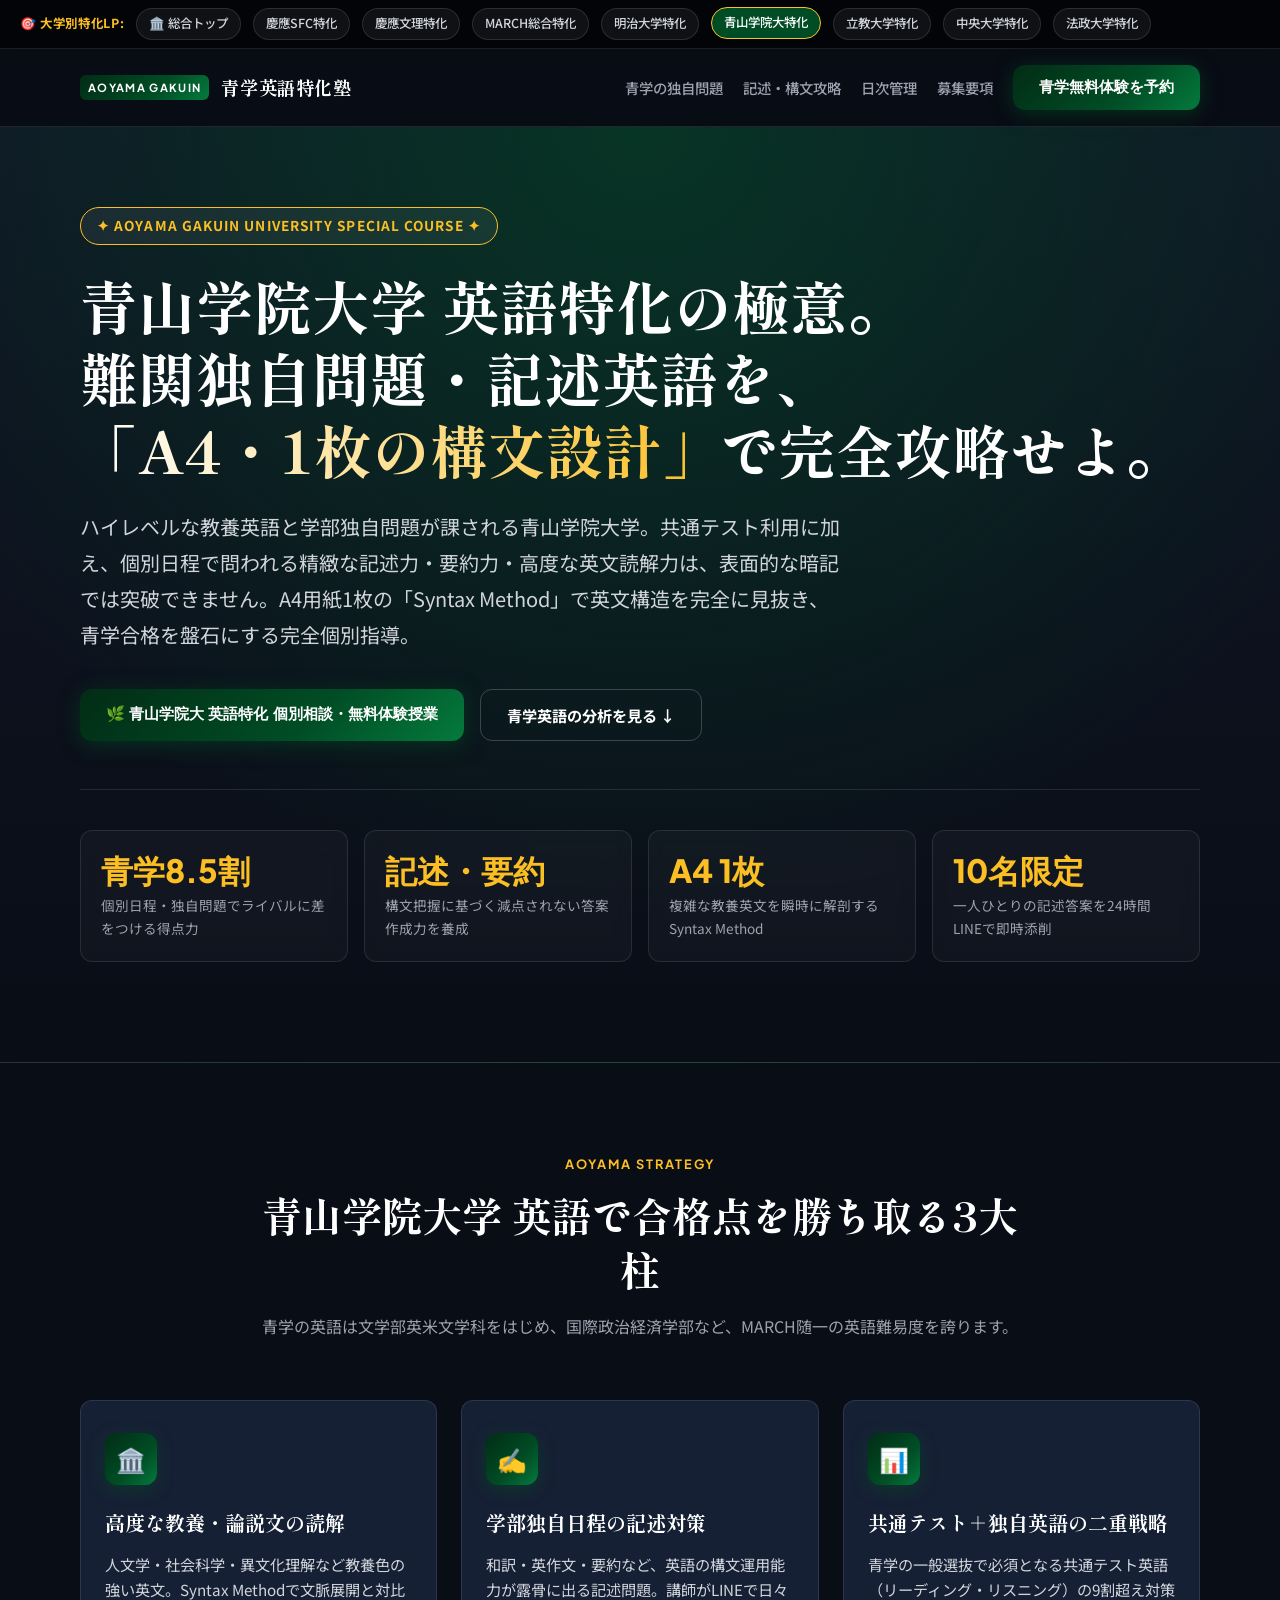
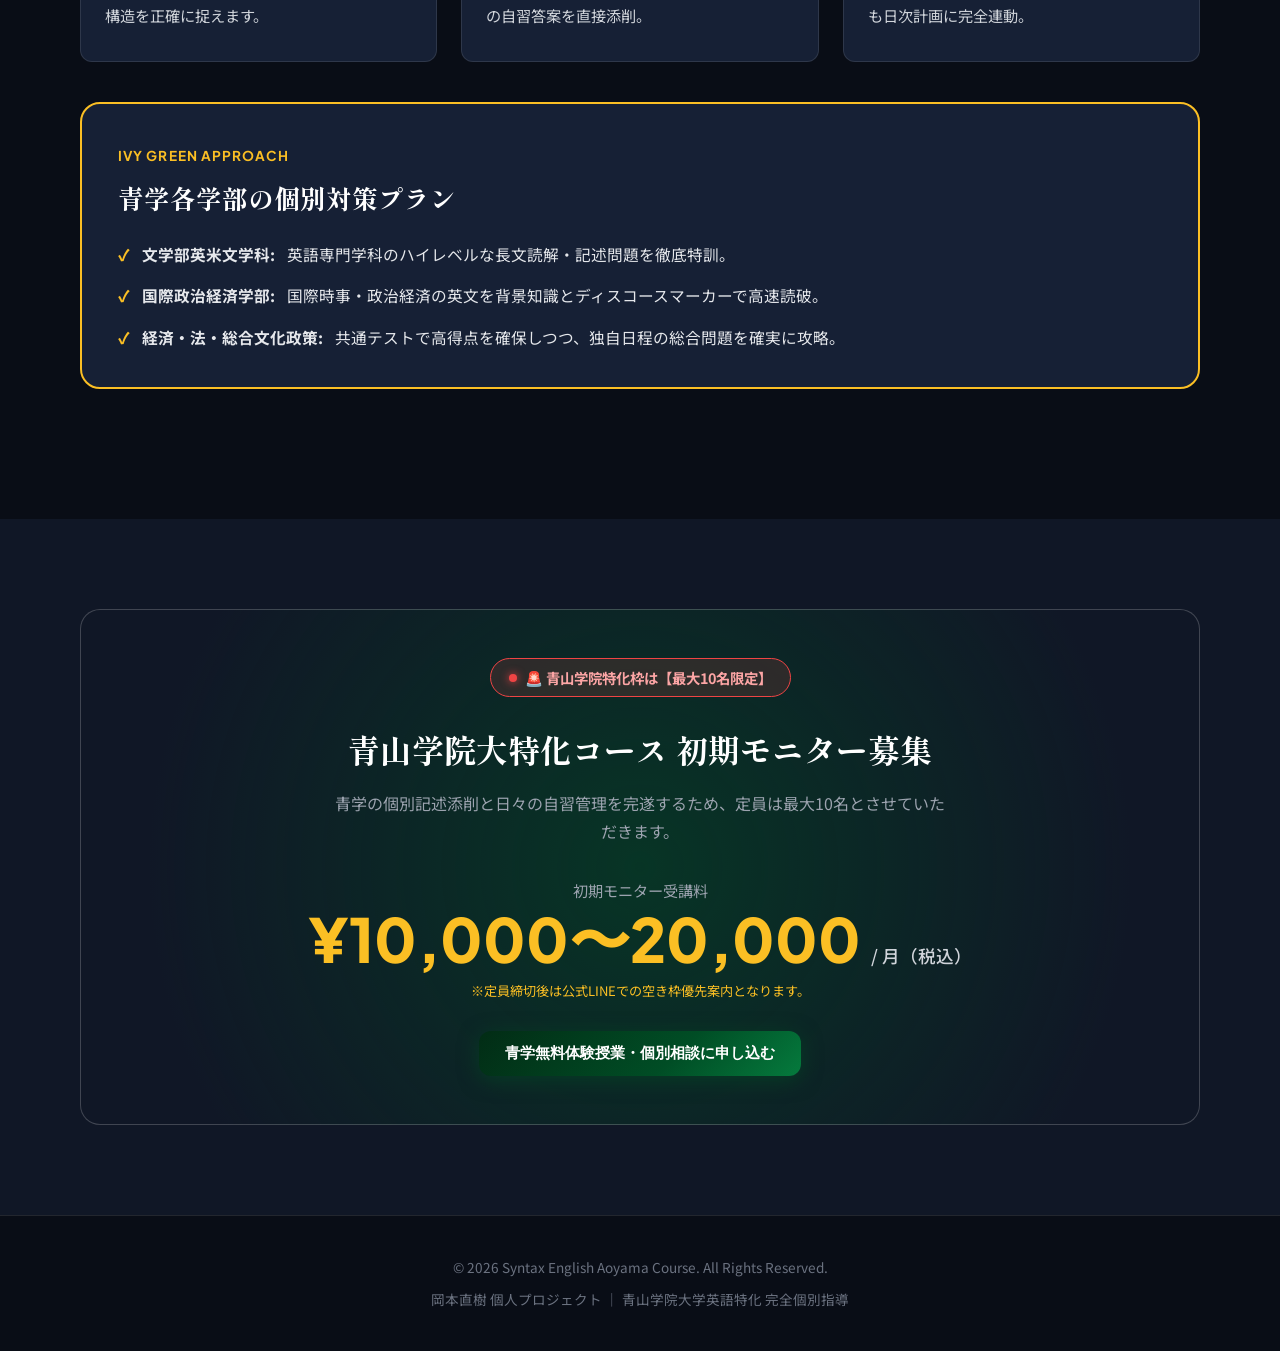
==== aoyama.html @ 405df0ad "feat: initial commit for private university english cram school LPs" ====
<!DOCTYPE html>
<html lang="ja">
<head>
  <meta charset="UTF-8">
  <meta name="viewport" content="width=device-width, initial-scale=1.0">
  <title>青山学院大学 英語特化 個別指導｜Syntax English</title>
  <meta name="description" content="青学（国政・文・経済・総文等）独自問題・記述英語を完全攻略。慶應英語満点講師直伝の「Syntax Method」で、青学合格を勝ち取る完全個別伴走指導。">
  <link rel="stylesheet" href="css/common.css">
  <link rel="stylesheet" href="css/themes.css">
</head>
<body class="theme-aoyama" data-current-campus="青山学院大特化コース">

  <!-- Campus Ticker Bar -->
  <aside class="campus-ticker-bar">
    <div class="campus-ticker-inner">
      <span class="campus-ticker-label">🎯 大学別特化LP:</span>
      <a href="index.html" class="campus-link-pill">🏛️ 総合トップ</a>
      <a href="sfc.html" class="campus-link-pill">慶應SFC特化</a>
      <a href="keio.html" class="campus-link-pill">慶應文理特化</a>
      <a href="march.html" class="campus-link-pill">MARCH総合特化</a>
      <a href="meiji.html" class="campus-link-pill">明治大学特化</a>
      <a href="aoyama.html" class="campus-link-pill active">青山学院大特化</a>
      <a href="rikkyo.html" class="campus-link-pill">立教大学特化</a>
      <a href="chuo.html" class="campus-link-pill">中央大学特化</a>
      <a href="hosei.html" class="campus-link-pill">法政大学特化</a>
    </div>
  </aside>

  <!-- Navbar -->
  <nav class="navbar">
    <div class="container nav-container">
      <a href="index.html" class="brand-logo">
        <span class="brand-badge">AOYAMA GAKUIN</span>
        <span class="brand-title">青学英語特化塾</span>
      </a>
      <div class="nav-links">
        <a href="#strategy" class="nav-link">青学の独自問題</a>
        <a href="#method" class="nav-link">記述・構文攻略</a>
        <a href="#system" class="nav-link">日次管理</a>
        <a href="#capacity" class="nav-link">募集要項</a>
        <button class="btn btn-primary js-open-modal" data-campus="青山学院大特化コース">青学無料体験を予約</button>
      </div>
    </div>
  </nav>

  <!-- Hero Section -->
  <header class="hero">
    <div class="container">
      <div class="hero-campus-badge">
        ✦ AOYAMA GAKUIN UNIVERSITY SPECIAL COURSE ✦
      </div>
      <h1 class="hero-title">
        青山学院大学 英語特化の極意。<br>
        難関独自問題・記述英語を、<br>
        <span class="highlight">「A4・1枚の構文設計」</span>で完全攻略せよ。
      </h1>
      <p class="hero-subtitle">
        ハイレベルな教養英語と学部独自問題が課される青山学院大学。共通テスト利用に加え、個別日程で問われる精緻な記述力・要約力・高度な英文読解力は、表面的な暗記では突破できません。A4用紙1枚の「Syntax Method」で英文構造を完全に見抜き、青学合格を盤石にする完全個別指導。
      </p>

      <div style="display: flex; gap: 16px; flex-wrap: wrap;">
        <button class="btn btn-primary js-open-modal" data-campus="青山学院大特化コース">
          🌿 青山学院大 英語特化 個別相談・無料体験授業
        </button>
        <a href="#strategy" class="btn btn-outline">
          青学英語の分析を見る ↓
        </a>
      </div>

      <div class="hero-stat-cards">
        <div class="stat-card">
          <div class="stat-num">青学8.5割</div>
          <div class="stat-label">個別日程・独自問題でライバルに差をつける得点力</div>
        </div>
        <div class="stat-card">
          <div class="stat-num">記述・要約</div>
          <div class="stat-label">構文把握に基づく減点されない答案作成力を養成</div>
        </div>
        <div class="stat-card">
          <div class="stat-num">A4 1枚</div>
          <div class="stat-label">複雑な教養英文を瞬時に解剖するSyntax Method</div>
        </div>
        <div class="stat-card">
          <div class="stat-num">10名限定</div>
          <div class="stat-label">一人ひとりの記述答案を24時間LINEで即時添削</div>
        </div>
      </div>
    </div>
  </header>

  <!-- Aoyama Strategy -->
  <section class="section" id="strategy">
    <div class="container">
      <div class="section-header">
        <span class="section-tag">Aoyama Strategy</span>
        <h2 class="section-title">青山学院大学 英語で合格点を勝ち取る3大柱</h2>
        <p class="section-desc">
          青学の英語は文学部英米文学科をはじめ、国際政治経済学部など、MARCH随一の英語難易度を誇ります。
        </p>
      </div>

      <div class="grid-3">
        <div class="feature-card">
          <div class="feature-icon">🏛️</div>
          <h3 class="feature-title">高度な教養・論説文の読解</h3>
          <p class="feature-text">
            人文学・社会科学・異文化理解など教養色の強い英文。Syntax Methodで文脈展開と対比構造を正確に捉えます。
          </p>
        </div>
        <div class="feature-card">
          <div class="feature-icon">✍️</div>
          <h3 class="feature-title">学部独自日程の記述対策</h3>
          <p class="feature-text">
            和訳・英作文・要約など、英語の構文運用能力が露骨に出る記述問題。講師がLINEで日々の自習答案を直接添削。
          </p>
        </div>
        <div class="feature-card">
          <div class="feature-icon">📊</div>
          <h3 class="feature-title">共通テスト＋独自英語の二重戦略</h3>
          <p class="feature-text">
            青学の一般選抜で必須となる共通テスト英語（リーディング・リスニング）の9割超え対策も日次計画に完全連動。
          </p>
        </div>
      </div>

      <div class="campus-strategy-card" style="margin-top: 40px;">
        <span class="strategy-tag">Ivy Green Approach</span>
        <h3 class="strategy-title">青学各学部の個別対策プラン</h3>
        <ul class="strategy-list">
          <li><strong>文学部英米文学科:</strong> 英語専門学科のハイレベルな長文読解・記述問題を徹底特訓。</li>
          <li><strong>国際政治経済学部:</strong> 国際時事・政治経済の英文を背景知識とディスコースマーカーで高速読破。</li>
          <li><strong>経済・法・総合文化政策:</strong> 共通テストで高得点を確保しつつ、独自日程の総合問題を確実に攻略。</li>
        </ul>
      </div>
    </div>
  </section>

  <!-- Capacity & Pricing -->
  <section class="section section-alt" id="capacity">
    <div class="container">
      <div class="pricing-banner">
        <div class="capacity-badge">
          🚨 青山学院特化枠は【最大10名限定】
        </div>
        <h2 class="price-title">青山学院大特化コース 初期モニター募集</h2>
        <p class="price-desc">
          青学の個別記述添削と日々の自習管理を完遂するため、定員は最大10名とさせていただきます。
        </p>

        <div style="margin: 28px 0;">
          <div style="font-size: 0.95rem; color: #9ca3af; margin-bottom: 4px;">初期モニター受講料</div>
          <span class="price-amount">¥10,000〜20,000</span>
          <span class="price-unit">/ 月（税込）</span>
          <div style="font-size: 0.82rem; color: #fbbf24; margin-top: 8px;">
            ※定員締切後は公式LINEでの空き枠優先案内となります。
          </div>
        </div>

        <button class="btn btn-primary js-open-modal" data-campus="青山学院大特化コース">
          青学無料体験授業・個別相談に申し込む
        </button>
      </div>
    </div>
  </section>

  <!-- Footer -->
  <footer class="footer">
    <div class="container">
      <p style="margin-bottom: 8px;">© 2026 Syntax English Aoyama Course. All Rights Reserved.</p>
      <p>岡本直樹 個人プロジェクト ｜ 青山学院大学英語特化 完全個別指導</p>
    </div>
  </footer>

  <!-- Modal -->
  <div class="modal-overlay" id="consultationModal">
    <div class="modal-content">
      <button class="modal-close" aria-label="閉じる">×</button>
      <h3 style="font-family: var(--font-serif); font-size: 1.4rem; margin-bottom: 8px; color: #fff;">
        青山学院大特化 無料体験・個別相談
      </h3>
      <p style="font-size: 0.88rem; color: #9ca3af; margin-bottom: 24px;">
        青学合格に向けた現状診断と専用ロードマップを提示します。
      </p>
      <form id="consultForm">
        <div class="form-group">
          <label class="form-label">志望大学・対象コース</label>
          <input type="text" name="targetCampus" class="form-control" value="青山学院大特化コース" readonly>
        </div>
        <div class="form-group">
          <label class="form-label">お名前</label>
          <input type="text" name="name" class="form-control" placeholder="青学 太郎" required>
        </div>
        <div class="form-group">
          <label class="form-label">学年 / 身分</label>
          <select name="grade" class="form-control" required style="background: #111827; color: #fff;">
            <option value="高校3年生">高校3年生</option>
            <option value="既卒・浪人生">既卒・浪人生</option>
            <option value="高校2年生">高校2年生</option>
            <option value="保護者様">保護者様</option>
          </select>
        </div>
        <div class="form-group">
          <label class="form-label">メールアドレス</label>
          <input type="email" name="email" class="form-control" placeholder="example@gmail.com" required>
        </div>
        <div class="form-group">
          <label class="form-label">志望学部（文/国政/経済/総文等）・現在の偏差値</label>
          <textarea name="notes" class="form-control" rows="3" placeholder="国際政治経済志望、偏差値54。独自日程の記述対策が不安等"></textarea>
        </div>
        <button type="submit" class="btn btn-primary" style="width: 100%;">
          青学無料個別相談を申し込む
        </button>
      </form>
    </div>
  </div>

  <script src="js/main.js"></script>
</body>
</html>
---- css/common.css ----
/* ==========================================================================
   Syntax English - 難関私立大学英語特化 個別指導塾
   Common Stylesheet (common.css)
   ========================================================================== */

@import url('https://fonts.googleapis.com/css2?family=Cinzel:wght@600;700;900&family=Noto+Sans+JP:wght@400;500;700;900&family=Plus+Jakarta+Sans:wght@500;700;800&family=Shippori+Mincho:wght@600;800&display=swap');

:root {
  --font-serif: 'Shippori Mincho', 'Cinzel', serif;
  --font-sans: 'Noto Sans JP', 'Plus Jakarta Sans', sans-serif;
  --font-en: 'Plus Jakarta Sans', 'Cinzel', sans-serif;

  --bg-dark: #090d16;
  --bg-surface: #101726;
  --bg-surface-elevated: #162035;
  --text-main: #f3f4f6;
  --text-muted: #9ca3af;
  --text-dim: #6b7280;
  --border-color: rgba(255, 255, 255, 0.1);
  --border-light: rgba(255, 255, 255, 0.2);

  --shadow-sm: 0 2px 8px rgba(0, 0, 0, 0.3);
  --shadow-md: 0 10px 30px rgba(0, 0, 0, 0.5);
  --shadow-lg: 0 20px 50px rgba(0, 0, 0, 0.7);

  --radius-sm: 6px;
  --radius-md: 12px;
  --radius-lg: 20px;
  --radius-full: 9999px;
  
  --transition: all 0.3s cubic-bezier(0.16, 1, 0.3, 1);
}

/* Reset & Base */
*, *::before, *::after {
  box-sizing: border-box;
  margin: 0;
  padding: 0;
}

html {
  scroll-behavior: smooth;
  font-size: 16px;
}

body {
  font-family: var(--font-sans);
  background-color: var(--bg-dark);
  color: var(--text-main);
  line-height: 1.75;
  overflow-x: hidden;
  -webkit-font-smoothing: antialiased;
}

a {
  color: inherit;
  text-decoration: none;
  transition: var(--transition);
}

img {
  max-width: 100%;
  height: auto;
  display: block;
}

/* Container */
.container {
  width: 100%;
  max-width: 1160px;
  margin-left: auto;
  margin-right: auto;
  padding-left: 20px;
  padding-right: 20px;
}

.container-narrow {
  max-width: 860px;
}

/* Header & Campus Bar */
.campus-ticker-bar {
  background: rgba(0, 0, 0, 0.65);
  backdrop-filter: blur(10px);
  border-bottom: 1px solid var(--border-color);
  padding: 8px 0;
  font-size: 0.82rem;
  overflow-x: auto;
  white-space: nowrap;
  position: sticky;
  top: 0;
  z-index: 100;
}

.campus-ticker-inner {
  display: flex;
  align-items: center;
  justify-content: flex-start;
  gap: 12px;
  padding: 0 20px;
}

.campus-ticker-label {
  font-weight: 700;
  color: var(--theme-accent, #e5c07b);
  display: flex;
  align-items: center;
  gap: 6px;
  font-size: 0.78rem;
  text-transform: uppercase;
  letter-spacing: 0.05em;
}

.campus-link-pill {
  padding: 4px 12px;
  border-radius: var(--radius-full);
  background: rgba(255, 255, 255, 0.05);
  border: 1px solid rgba(255, 255, 255, 0.12);
  color: #d1d5db;
  font-size: 0.78rem;
  font-weight: 500;
  display: inline-flex;
  align-items: center;
  gap: 6px;
  transition: var(--transition);
}

.campus-link-pill:hover,
.campus-link-pill.active {
  background: var(--theme-primary, #1e3a8a);
  color: #fff;
  border-color: var(--theme-accent, #e5c07b);
  transform: translateY(-1px);
  box-shadow: 0 2px 10px rgba(0, 0, 0, 0.4);
}

.navbar {
  padding: 16px 0;
  background: rgba(9, 13, 22, 0.85);
  backdrop-filter: blur(12px);
  border-bottom: 1px solid var(--border-color);
  position: sticky;
  top: 38px;
  z-index: 99;
}

.nav-container {
  display: flex;
  justify-content: space-between;
  align-items: center;
}

.brand-logo {
  display: flex;
  align-items: center;
  gap: 12px;
}

.brand-badge {
  font-family: var(--font-en);
  font-size: 0.7rem;
  letter-spacing: 0.12em;
  padding: 3px 8px;
  background: var(--theme-gradient);
  color: #fff;
  font-weight: 700;
  border-radius: var(--radius-sm);
}

.brand-title {
  font-family: var(--font-serif);
  font-size: 1.15rem;
  font-weight: 800;
  letter-spacing: 0.03em;
  color: #ffffff;
}

.nav-links {
  display: flex;
  align-items: center;
  gap: 20px;
}

.nav-link {
  font-size: 0.9rem;
  color: var(--text-muted);
  font-weight: 500;
}

.nav-link:hover {
  color: #fff;
}

.btn {
  display: inline-flex;
  align-items: center;
  justify-content: center;
  gap: 8px;
  padding: 12px 26px;
  font-size: 0.95rem;
  font-weight: 700;
  border-radius: var(--radius-md);
  cursor: pointer;
  border: none;
  transition: var(--transition);
  text-align: center;
}

.btn-primary {
  background: var(--theme-gradient);
  color: #ffffff;
  box-shadow: 0 4px 20px var(--theme-glow);
  position: relative;
  overflow: hidden;
}

.btn-primary::before {
  content: '';
  position: absolute;
  top: 0; left: -100%;
  width: 100%; height: 100%;
  background: linear-gradient(90deg, transparent, rgba(255, 255, 255, 0.25), transparent);
  transition: 0.5s;
}

.btn-primary:hover::before {
  left: 100%;
}

.btn-primary:hover {
  transform: translateY(-2px);
  box-shadow: 0 8px 25px var(--theme-glow);
}

.btn-line {
  background: #06c755;
  color: #fff;
  box-shadow: 0 4px 15px rgba(6, 199, 85, 0.35);
}

.btn-line:hover {
  background: #05b34c;
  transform: translateY(-2px);
  box-shadow: 0 8px 25px rgba(6, 199, 85, 0.45);
}

.btn-outline {
  background: transparent;
  color: #ffffff;
  border: 1px solid var(--border-light);
}

.btn-outline:hover {
  background: rgba(255, 255, 255, 0.08);
  border-color: #ffffff;
}

/* Hero Section */
.hero {
  position: relative;
  padding: 80px 0 100px;
  overflow: hidden;
  background: radial-gradient(circle at top center, var(--theme-glow) 0%, transparent 70%),
              linear-gradient(180deg, var(--bg-surface) 0%, var(--bg-dark) 100%);
  border-bottom: 1px solid var(--border-color);
}

.hero-campus-badge {
  display: inline-flex;
  align-items: center;
  gap: 8px;
  padding: 6px 16px;
  background: rgba(255, 255, 255, 0.06);
  border: 1px solid var(--theme-accent, #e5c07b);
  border-radius: var(--radius-full);
  color: var(--theme-accent, #e5c07b);
  font-size: 0.85rem;
  font-weight: 700;
  letter-spacing: 0.08em;
  margin-bottom: 24px;
  text-transform: uppercase;
}

.hero-title {
  font-family: var(--font-serif);
  font-size: clamp(2.2rem, 5vw, 3.6rem);
  font-weight: 800;
  line-height: 1.25;
  margin-bottom: 24px;
  color: #ffffff;
}

.hero-title .highlight {
  background: var(--theme-text-gradient, linear-gradient(90deg, #fff, #e5c07b));
  -webkit-background-clip: text;
  -webkit-text-fill-color: transparent;
}

.hero-subtitle {
  font-size: clamp(1.05rem, 2vw, 1.25rem);
  color: #d1d5db;
  max-width: 760px;
  margin-bottom: 36px;
  line-height: 1.8;
}

.hero-stat-cards {
  display: grid;
  grid-template-columns: repeat(auto-fit, minmax(220px, 1fr));
  gap: 16px;
  margin-top: 48px;
  padding-top: 40px;
  border-top: 1px solid var(--border-color);
}

.stat-card {
  background: rgba(255, 255, 255, 0.03);
  border: 1px solid var(--border-color);
  border-radius: var(--radius-md);
  padding: 20px;
  backdrop-filter: blur(8px);
}

.stat-num {
  font-family: var(--font-en);
  font-size: 2rem;
  font-weight: 800;
  color: var(--theme-accent, #e5c07b);
  line-height: 1.2;
}

.stat-label {
  font-size: 0.85rem;
  color: var(--text-muted);
  margin-top: 4px;
}

/* Common Section */
.section {
  padding: 90px 0;
  position: relative;
}

.section-alt {
  background: var(--bg-surface);
}

.section-header {
  text-align: center;
  max-width: 780px;
  margin: 0 auto 60px;
}

.section-tag {
  font-family: var(--font-en);
  font-size: 0.8rem;
  font-weight: 700;
  letter-spacing: 0.15em;
  color: var(--theme-accent, #e5c07b);
  text-transform: uppercase;
  margin-bottom: 12px;
  display: block;
}

.section-title {
  font-family: var(--font-serif);
  font-size: clamp(1.8rem, 3.5vw, 2.5rem);
  font-weight: 800;
  line-height: 1.35;
  color: #ffffff;
  margin-bottom: 16px;
}

.section-desc {
  font-size: 1rem;
  color: var(--text-muted);
}

/* Cards & Grids */
.grid-3 {
  display: grid;
  grid-template-columns: repeat(auto-fit, minmax(300px, 1fr));
  gap: 24px;
}

.grid-2 {
  display: grid;
  grid-template-columns: repeat(auto-fit, minmax(340px, 1fr));
  gap: 28px;
}

.feature-card {
  background: var(--bg-surface-elevated);
  border: 1px solid var(--border-color);
  border-radius: var(--radius-md);
  padding: 32px 24px;
  position: relative;
  transition: var(--transition);
  display: flex;
  flex-direction: column;
}

.feature-card:hover {
  transform: translateY(-5px);
  border-color: var(--theme-primary, #3b82f6);
  box-shadow: var(--shadow-md);
}

.feature-icon {
  width: 52px;
  height: 52px;
  border-radius: var(--radius-md);
  background: var(--theme-gradient);
  display: flex;
  align-items: center;
  justify-content: center;
  font-size: 1.5rem;
  margin-bottom: 20px;
  color: #fff;
  box-shadow: 0 4px 15px var(--theme-glow);
}

.feature-title {
  font-family: var(--font-serif);
  font-size: 1.25rem;
  font-weight: 700;
  margin-bottom: 12px;
  color: #fff;
}

.feature-text {
  font-size: 0.95rem;
  color: #d1d5db;
  line-height: 1.7;
}

/* Syntax Method Deep Dive */
.syntax-box {
  background: linear-gradient(135deg, rgba(22, 32, 53, 0.9) 0%, rgba(9, 13, 22, 0.95) 100%);
  border: 1px solid var(--theme-accent, #e5c07b);
  border-radius: var(--radius-lg);
  padding: 40px;
  margin-top: 40px;
  box-shadow: var(--shadow-lg);
}

.syntax-comparison {
  display: grid;
  grid-template-columns: 1fr 1fr;
  gap: 24px;
  margin-top: 30px;
}

.compare-col {
  padding: 24px;
  border-radius: var(--radius-md);
}

.compare-bad {
  background: rgba(239, 68, 68, 0.08);
  border: 1px solid rgba(239, 68, 68, 0.3);
}

.compare-good {
  background: rgba(16, 185, 129, 0.08);
  border: 1px solid rgba(16, 185, 129, 0.3);
}

.compare-badge {
  font-weight: 700;
  font-size: 0.85rem;
  padding: 4px 10px;
  border-radius: var(--radius-sm);
  display: inline-block;
  margin-bottom: 12px;
}

.compare-bad .compare-badge {
  background: #ef4444;
  color: #fff;
}

.compare-good .compare-badge {
  background: #10b981;
  color: #fff;
}

/* Management System (武田塾型+LINE24h) */
.timeline {
  position: relative;
  max-width: 800px;
  margin: 0 auto;
}

.timeline::before {
  content: '';
  position: absolute;
  top: 0;
  bottom: 0;
  left: 20px;
  width: 2px;
  background: var(--theme-gradient);
}

.timeline-item {
  position: relative;
  padding-left: 60px;
  margin-bottom: 40px;
}

.timeline-dot {
  position: absolute;
  left: 10px;
  top: 4px;
  width: 22px;
  height: 22px;
  border-radius: 50%;
  background: var(--bg-dark);
  border: 3px solid var(--theme-accent, #e5c07b);
  box-shadow: 0 0 10px var(--theme-glow);
}

.timeline-title {
  font-family: var(--font-serif);
  font-size: 1.2rem;
  font-weight: 700;
  color: #fff;
  margin-bottom: 8px;
}

.timeline-desc {
  font-size: 0.95rem;
  color: var(--text-muted);
}

/* University Campus Strategy Card */
.campus-strategy-card {
  background: var(--bg-surface-elevated);
  border: 2px solid var(--theme-accent, #e5c07b);
  border-radius: var(--radius-lg);
  padding: 36px;
  margin-bottom: 40px;
}

.strategy-tag {
  font-family: var(--font-en);
  font-size: 0.85rem;
  font-weight: 700;
  color: var(--theme-accent, #e5c07b);
  letter-spacing: 0.08em;
  text-transform: uppercase;
}

.strategy-title {
  font-family: var(--font-serif);
  font-size: 1.6rem;
  font-weight: 800;
  color: #fff;
  margin: 8px 0 20px;
}

.strategy-list {
  list-style: none;
  display: grid;
  gap: 14px;
}

.strategy-list li {
  display: flex;
  align-items: flex-start;
  gap: 12px;
  font-size: 0.98rem;
  color: #e5e7eb;
}

.strategy-list li::before {
  content: '✓';
  color: var(--theme-accent, #e5c07b);
  font-weight: 900;
}

/* Pricing & Capacity Banner */
.pricing-banner {
  background: radial-gradient(circle at center, var(--theme-glow) 0%, transparent 80%),
              var(--bg-surface);
  border: 1px solid var(--border-light);
  border-radius: var(--radius-lg);
  padding: 48px 32px;
  text-align: center;
  position: relative;
  overflow: hidden;
}

.capacity-badge {
  display: inline-flex;
  align-items: center;
  gap: 8px;
  padding: 6px 18px;
  background: rgba(239, 68, 68, 0.15);
  border: 1px solid #ef4444;
  border-radius: var(--radius-full);
  color: #fca5a5;
  font-weight: 700;
  font-size: 0.9rem;
  margin-bottom: 24px;
}

.capacity-badge::before {
  content: '';
  width: 8px;
  height: 8px;
  border-radius: 50%;
  background: #ef4444;
  box-shadow: 0 0 8px #ef4444;
  animation: pulse 1.5s infinite;
}

@keyframes pulse {
  0% { opacity: 1; transform: scale(1); }
  50% { opacity: 0.4; transform: scale(1.3); }
  100% { opacity: 1; transform: scale(1); }
}

.price-title {
  font-family: var(--font-serif);
  font-size: 2rem;
  font-weight: 800;
  margin-bottom: 12px;
  color: #fff;
}

.price-desc {
  color: var(--text-muted);
  max-width: 620px;
  margin: 0 auto 32px;
}

.price-amount {
  font-family: var(--font-en);
  font-size: clamp(2.5rem, 6vw, 3.8rem);
  font-weight: 900;
  color: var(--theme-accent, #e5c07b);
  line-height: 1;
}

.price-unit {
  font-size: 1.1rem;
  color: #d1d5db;
  font-weight: 500;
  margin-left: 6px;
}

/* FAQ Accordion */
.faq-list {
  display: flex;
  flex-direction: column;
  gap: 16px;
  max-width: 800px;
  margin: 0 auto;
}

.faq-item {
  background: var(--bg-surface-elevated);
  border: 1px solid var(--border-color);
  border-radius: var(--radius-md);
  overflow: hidden;
  transition: var(--transition);
}

.faq-question {
  padding: 20px 24px;
  cursor: pointer;
  display: flex;
  justify-content: space-between;
  align-items: center;
  font-weight: 700;
  font-size: 1.05rem;
  color: #fff;
}

.faq-toggle {
  font-size: 1.3rem;
  color: var(--theme-accent, #e5c07b);
  transition: var(--transition);
}

.faq-answer {
  max-height: 0;
  overflow: hidden;
  transition: max-height 0.35s ease;
  padding: 0 24px;
  color: #d1d5db;
  font-size: 0.95rem;
  line-height: 1.8;
}

.faq-item.open .faq-answer {
  padding-bottom: 24px;
}

.faq-item.open .faq-toggle {
  transform: rotate(45deg);
}

/* CTA Footer Section */
.cta-section {
  padding: 100px 0;
  background: linear-gradient(180deg, var(--bg-dark) 0%, var(--bg-surface) 100%);
  border-top: 1px solid var(--border-color);
  text-align: center;
}

.cta-box {
  background: radial-gradient(circle at top, var(--theme-glow) 0%, transparent 70%),
              var(--bg-surface-elevated);
  border: 1px solid var(--theme-accent, #e5c07b);
  border-radius: var(--radius-lg);
  padding: 60px 32px;
  max-width: 860px;
  margin: 0 auto;
  box-shadow: var(--shadow-lg);
}

.footer {
  padding: 40px 0;
  border-top: 1px solid var(--border-color);
  text-align: center;
  font-size: 0.85rem;
  color: var(--text-dim);
}

/* Modal */
.modal-overlay {
  position: fixed;
  top: 0; left: 0;
  width: 100%; height: 100%;
  background: rgba(0, 0, 0, 0.85);
  backdrop-filter: blur(8px);
  display: none;
  align-items: center;
  justify-content: center;
  z-index: 1000;
  padding: 20px;
}

.modal-content {
  background: var(--bg-surface-elevated);
  border: 1px solid var(--border-light);
  border-radius: var(--radius-lg);
  max-width: 520px;
  width: 100%;
  padding: 36px 28px;
  position: relative;
  box-shadow: var(--shadow-lg);
}

.modal-close {
  position: absolute;
  top: 16px; right: 16px;
  background: transparent;
  border: none;
  font-size: 1.5rem;
  color: var(--text-muted);
  cursor: pointer;
}

.modal-close:hover {
  color: #fff;
}

.form-group {
  margin-bottom: 20px;
  text-align: left;
}

.form-label {
  display: block;
  font-size: 0.88rem;
  font-weight: 700;
  margin-bottom: 8px;
  color: #e5e7eb;
}

.form-control {
  width: 100%;
  padding: 12px 16px;
  background: rgba(0, 0, 0, 0.4);
  border: 1px solid var(--border-light);
  border-radius: var(--radius-md);
  color: #fff;
  font-size: 0.95rem;
  transition: var(--transition);
}

.form-control:focus {
  outline: none;
  border-color: var(--theme-accent, #e5c07b);
  box-shadow: 0 0 10px var(--theme-glow);
}

/* Responsive */
@media (max-width: 768px) {
  .syntax-comparison {
    grid-template-columns: 1fr;
  }
  .hero {
    padding: 60px 0 80px;
  }
  .section {
    padding: 60px 0;
  }
  .nav-links .nav-link {
    display: none;
  }
  .syntax-box {
    padding: 24px 18px;
  }
  .pricing-banner {
    padding: 36px 18px;
  }
}
---- css/themes.css ----
/* ==========================================================================
   Syntax English - 各大学別 テーマカラー定義 (themes.css)
   ========================================================================== */

/* 1. 総合ハブ / デフォルト (Prestige Navy & Gold) */
body.theme-hub {
  --theme-primary: #1e3a8a;
  --theme-secondary: #0f172a;
  --theme-accent: #f59e0b;
  --theme-glow: rgba(59, 130, 246, 0.35);
  --theme-gradient: linear-gradient(135deg, #1e3a8a 0%, #3b82f6 100%);
  --theme-text-gradient: linear-gradient(90deg, #ffffff 0%, #fbbf24 100%);
  --theme-border: rgba(245, 158, 11, 0.3);
}

/* 2. 慶應義塾大学 SFC 特化 (SFC Blue & Clean Slate) */
body.theme-sfc {
  --theme-primary: #0077b6;
  --theme-secondary: #03045e;
  --theme-accent: #38bdf8;
  --theme-glow: rgba(0, 119, 182, 0.45);
  --theme-gradient: linear-gradient(135deg, #023e8a 0%, #0077b6 50%, #0096c7 100%);
  --theme-text-gradient: linear-gradient(90deg, #ffffff 0%, #38bdf8 100%);
  --theme-border: rgba(56, 189, 248, 0.4);
}

/* 3. 慶應義塾大学 文系・理系 特化 (Keio Tricolor: Navy & Crimson) */
body.theme-keio {
  --theme-primary: #001e43;
  --theme-secondary: #8c1d40;
  --theme-accent: #d4af37;
  --theme-glow: rgba(140, 29, 64, 0.45);
  --theme-gradient: linear-gradient(135deg, #001e43 0%, #8c1d40 100%);
  --theme-text-gradient: linear-gradient(90deg, #ffffff 0%, #d4af37 60%, #ff8da1 100%);
  --theme-border: rgba(212, 175, 55, 0.4);
}

/* 4. MARCH 総合特化 (Noble Purple & Gold) */
body.theme-march {
  --theme-primary: #4c1d95;
  --theme-secondary: #1e1b4b;
  --theme-accent: #fbbf24;
  --theme-glow: rgba(124, 58, 237, 0.4);
  --theme-gradient: linear-gradient(135deg, #4c1d95 0%, #7c3aed 100%);
  --theme-text-gradient: linear-gradient(90deg, #ffffff 0%, #fbbf24 100%);
  --theme-border: rgba(251, 191, 36, 0.35);
}

/* 5. 明治大学 特化 (Liberty Purple - 明治紫) */
body.theme-meiji {
  --theme-primary: #552583;
  --theme-secondary: #270e42;
  --theme-accent: #facc15;
  --theme-glow: rgba(85, 37, 131, 0.5);
  --theme-gradient: linear-gradient(135deg, #3d1561 0%, #552583 60%, #7539ad 100%);
  --theme-text-gradient: linear-gradient(90deg, #ffffff 0%, #facc15 100%);
  --theme-border: rgba(250, 204, 21, 0.35);
}

/* 6. 青山学院大学 特化 (Aoyama Ivy Green - 深緑 & シャンパン) */
body.theme-aoyama {
  --theme-primary: #004d25;
  --theme-secondary: #022c15;
  --theme-accent: #fbbf24;
  --theme-glow: rgba(0, 77, 37, 0.55);
  --theme-gradient: linear-gradient(135deg, #022c15 0%, #004d25 60%, #057a3d 100%);
  --theme-text-gradient: linear-gradient(90deg, #ffffff 0%, #fbbf24 100%);
  --theme-border: rgba(251, 191, 36, 0.4);
}

/* 7. 立教大学 特化 (St. Paul Purple & White - 立教紫) */
body.theme-rikkyo {
  --theme-primary: #522888;
  --theme-secondary: #1a0833;
  --theme-accent: #cbd5e1;
  --theme-glow: rgba(82, 40, 136, 0.5);
  --theme-gradient: linear-gradient(135deg, #1a0833 0%, #522888 70%, #6d34b3 100%);
  --theme-text-gradient: linear-gradient(90deg, #ffffff 0%, #e2e8f0 70%, #a78bfa 100%);
  --theme-border: rgba(226, 232, 240, 0.4);
}

/* 8. 中央大学 特化 (Chuo Red - 中央紅 & ホワイト) */
body.theme-chuo {
  --theme-primary: #b81c22;
  --theme-secondary: #57070b;
  --theme-accent: #fbbf24;
  --theme-glow: rgba(184, 28, 34, 0.5);
  --theme-gradient: linear-gradient(135deg, #57070b 0%, #b81c22 65%, #dc2626 100%);
  --theme-text-gradient: linear-gradient(90deg, #ffffff 0%, #fbbf24 60%, #fca5a5 100%);
  --theme-border: rgba(251, 191, 36, 0.4);
}

/* 9. 法政大学 特化 (Hosei Orange & Blue - 法政オレンジ × ブルー) */
body.theme-hosei {
  --theme-primary: #eb6100;
  --theme-secondary: #003366;
  --theme-accent: #38bdf8;
  --theme-glow: rgba(235, 97, 0, 0.45);
  --theme-gradient: linear-gradient(135deg, #003366 0%, #c44d00 50%, #eb6100 100%);
  --theme-text-gradient: linear-gradient(90deg, #ffffff 0%, #fed7aa 50%, #38bdf8 100%);
  --theme-border: rgba(235, 97, 0, 0.4);
}
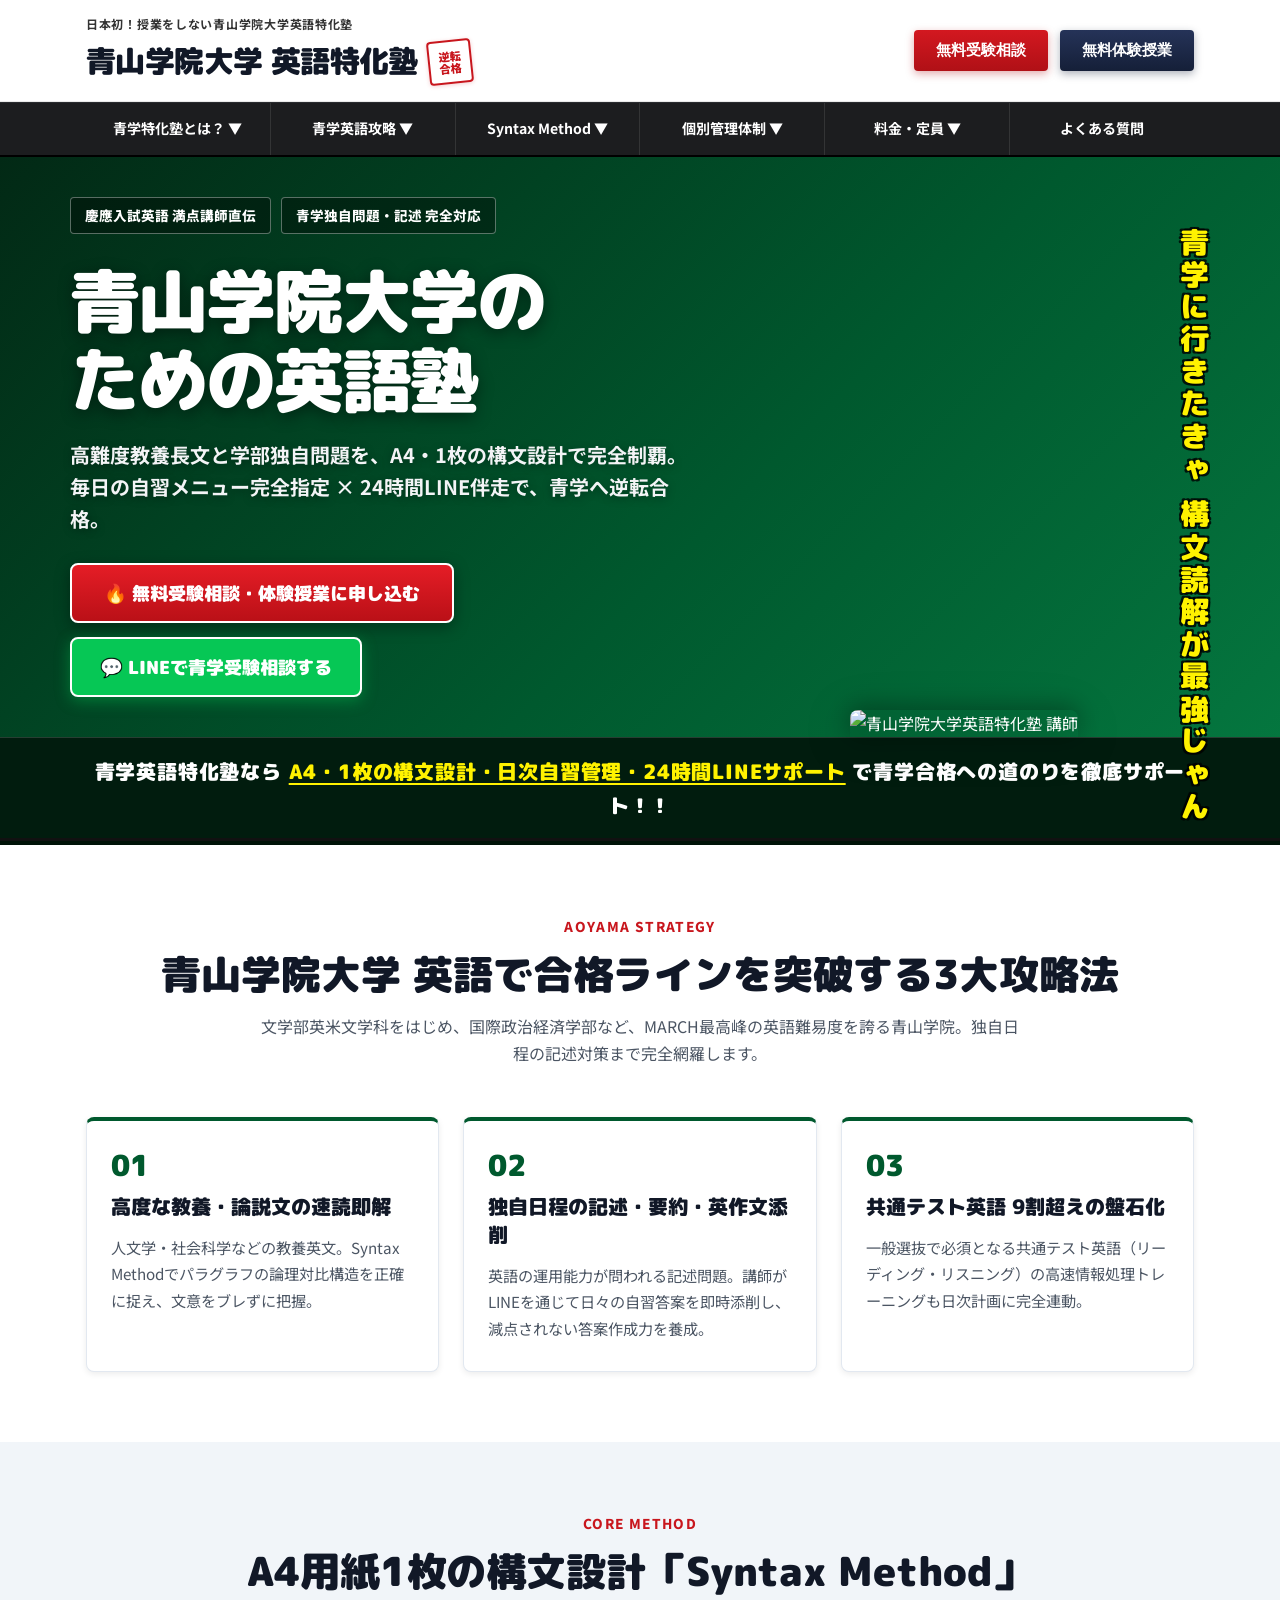
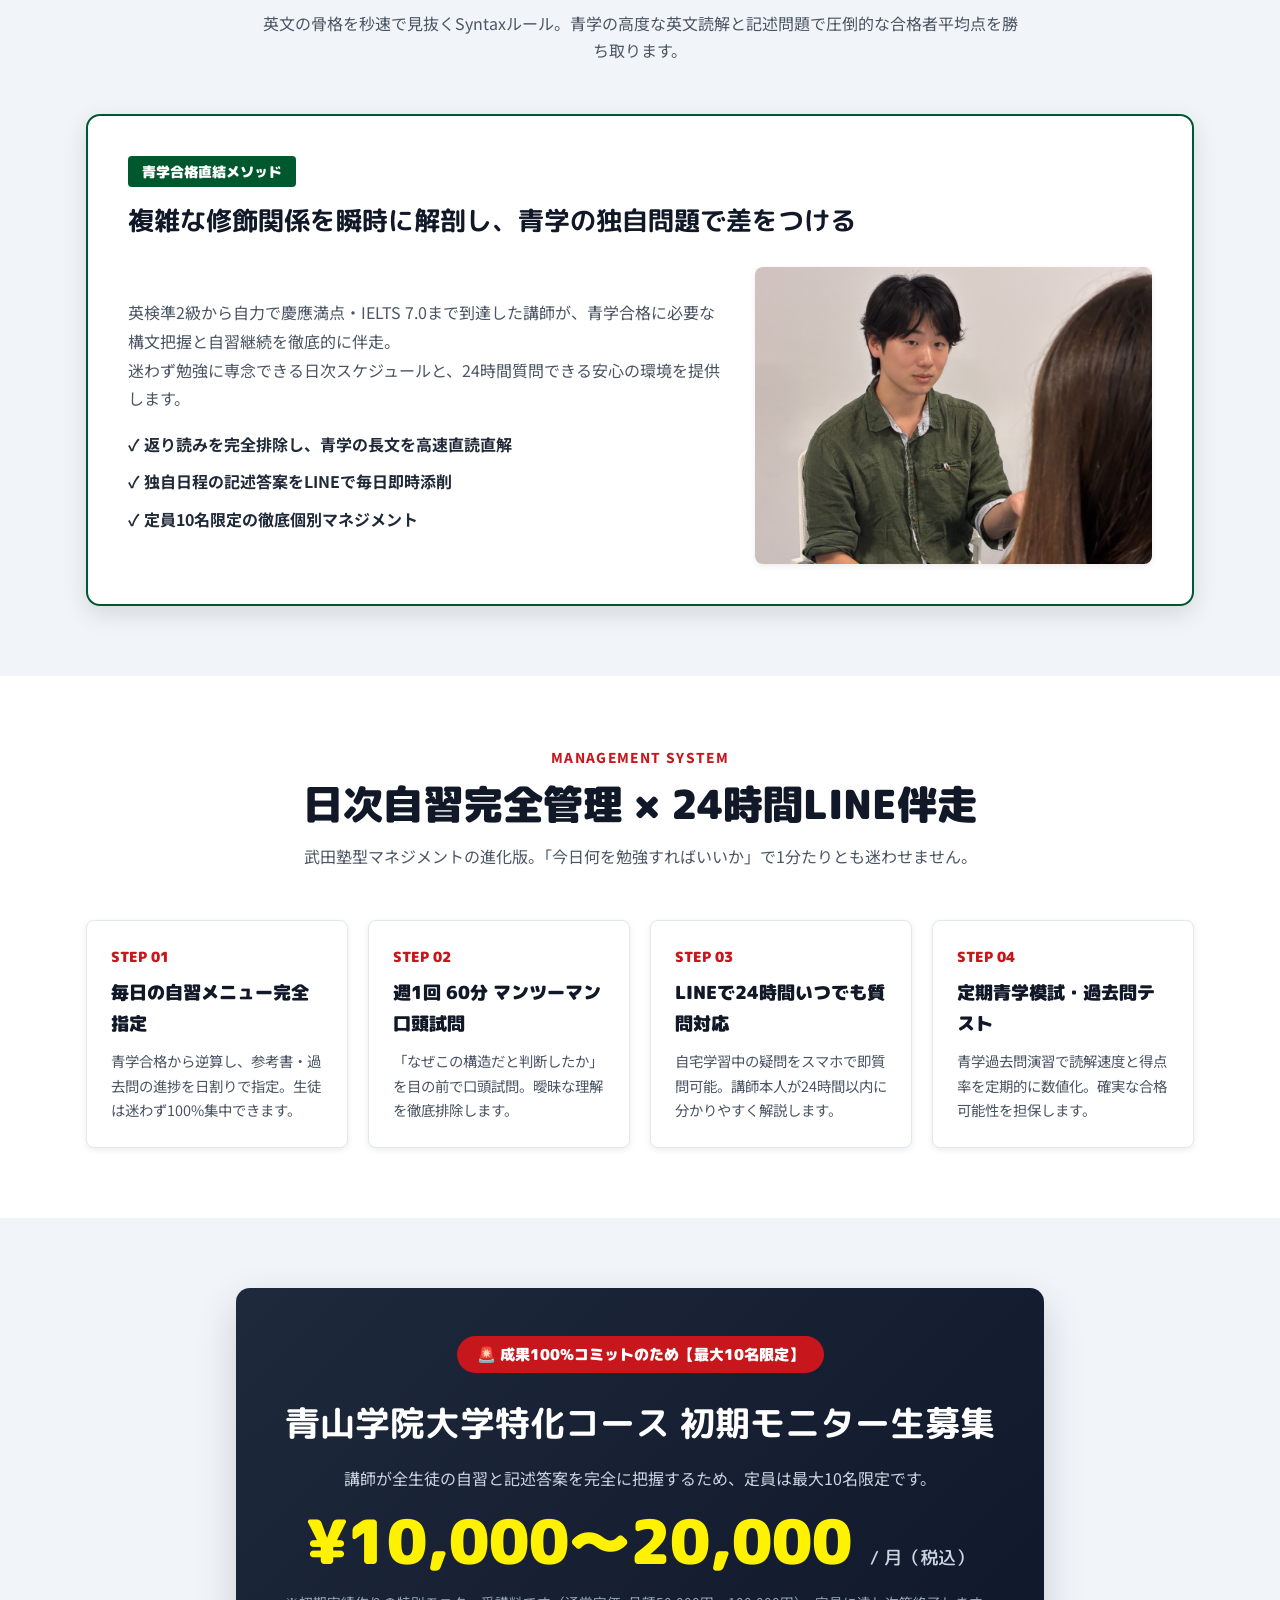
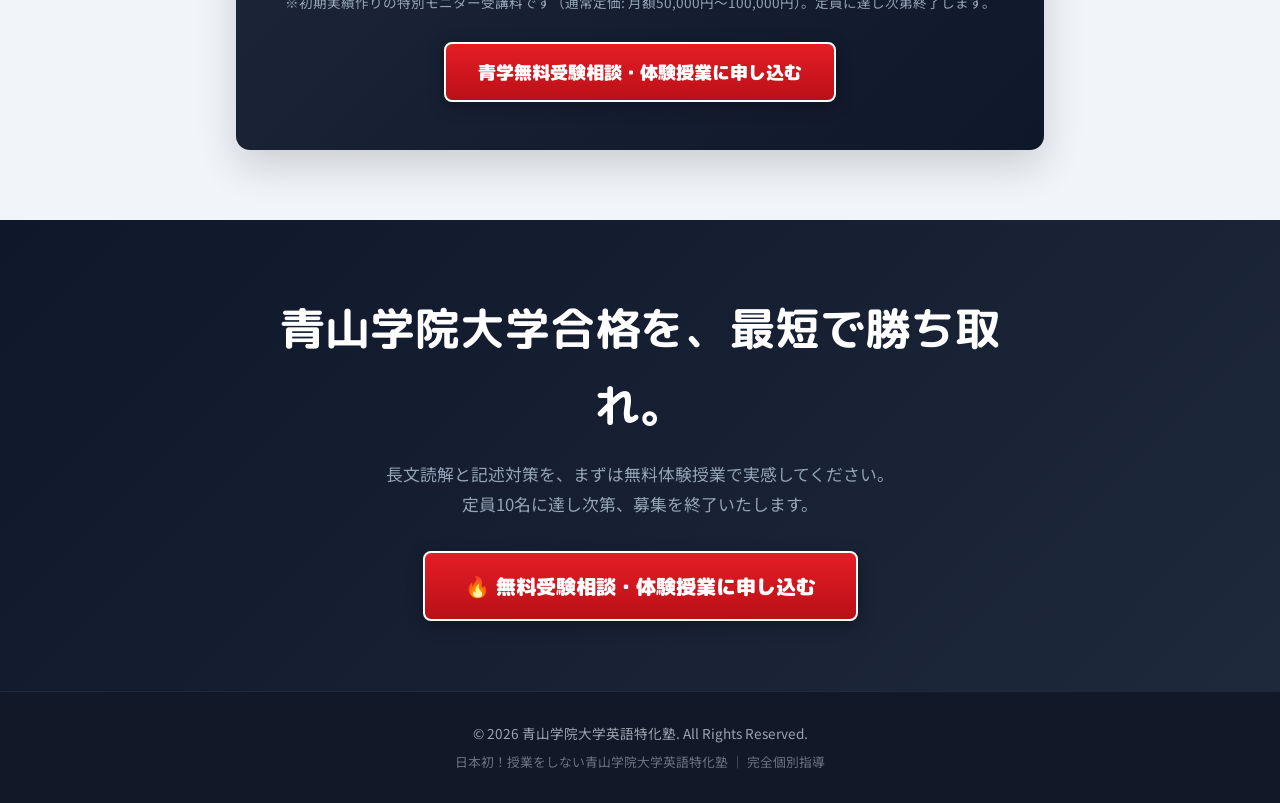
==== commit bf31f5c9: "feat: redesign LPs with Takeda-Juku style UI, independent campus specialization, hero photos, and bo" ====
--- a/aoyama.html
+++ b/aoyama.html
@@ -3,171 +3,252 @@
 <head>
   <meta charset="UTF-8">
   <meta name="viewport" content="width=device-width, initial-scale=1.0">
-  <title>青山学院大学 英語特化 個別指導｜Syntax English</title>
+  <title>青山学院大学のための英語塾｜青山学院大英語特化 完全個別指導</title>
   <meta name="description" content="青学（国政・文・経済・総文等）独自問題・記述英語を完全攻略。慶應英語満点講師直伝の「Syntax Method」で、青学合格を勝ち取る完全個別伴走指導。">
   <link rel="stylesheet" href="css/common.css">
   <link rel="stylesheet" href="css/themes.css">
 </head>
-<body class="theme-aoyama" data-current-campus="青山学院大特化コース">
-
-  <!-- Campus Ticker Bar -->
-  <aside class="campus-ticker-bar">
-    <div class="campus-ticker-inner">
-      <span class="campus-ticker-label">🎯 大学別特化LP:</span>
-      <a href="index.html" class="campus-link-pill">🏛️ 総合トップ</a>
-      <a href="sfc.html" class="campus-link-pill">慶應SFC特化</a>
-      <a href="keio.html" class="campus-link-pill">慶應文理特化</a>
-      <a href="march.html" class="campus-link-pill">MARCH総合特化</a>
-      <a href="meiji.html" class="campus-link-pill">明治大学特化</a>
-      <a href="aoyama.html" class="campus-link-pill active">青山学院大特化</a>
-      <a href="rikkyo.html" class="campus-link-pill">立教大学特化</a>
-      <a href="chuo.html" class="campus-link-pill">中央大学特化</a>
-      <a href="hosei.html" class="campus-link-pill">法政大学特化</a>
-    </div>
-  </aside>
-
-  <!-- Navbar -->
-  <nav class="navbar">
-    <div class="container nav-container">
-      <a href="index.html" class="brand-logo">
-        <span class="brand-badge">AOYAMA GAKUIN</span>
-        <span class="brand-title">青学英語特化塾</span>
-      </a>
-      <div class="nav-links">
-        <a href="#strategy" class="nav-link">青学の独自問題</a>
-        <a href="#method" class="nav-link">記述・構文攻略</a>
-        <a href="#system" class="nav-link">日次管理</a>
-        <a href="#capacity" class="nav-link">募集要項</a>
-        <button class="btn btn-primary js-open-modal" data-campus="青山学院大特化コース">青学無料体験を予約</button>
-      </div>
+<body class="theme-aoyama" data-current-campus="青山学院大学">
+
+  <!-- 1. Header (White Top Bar) -->
+  <header class="site-header">
+    <div class="container header-inner">
+      <div class="header-brand">
+        <span class="header-catch">日本初！授業をしない青山学院大学英語特化塾</span>
+        <div class="header-logo-group">
+          <div class="header-logo-title">
+            青山学院大学 英語特化塾
+          </div>
+          <div class="stamp-badge">
+            逆転<br>合格
+          </div>
+        </div>
+      </div>
+      <div class="header-cta-group">
+        <button class="btn-header-red js-open-modal" data-campus="青山学院大学">
+          無料受験相談
+        </button>
+        <button class="btn-header-navy js-open-modal" data-campus="青山学院大学">
+          無料体験授業
+        </button>
+      </div>
+    </div>
+  </header>
+
+  <!-- 2. Global Dark Nav Bar -->
+  <nav class="global-nav">
+    <div class="container">
+      <ul class="nav-menu-list">
+        <li class="nav-menu-item"><a href="#about" class="nav-menu-link">青学特化塾とは？ ▼</a></li>
+        <li class="nav-menu-item"><a href="#strategy" class="nav-menu-link">青学英語攻略 ▼</a></li>
+        <li class="nav-menu-item"><a href="#method" class="nav-menu-link">Syntax Method ▼</a></li>
+        <li class="nav-menu-item"><a href="#system" class="nav-menu-link">個別管理体制 ▼</a></li>
+        <li class="nav-menu-item"><a href="#capacity" class="nav-menu-link">料金・定員 ▼</a></li>
+        <li class="nav-menu-item"><a href="#faq" class="nav-menu-link">よくある質問</a></li>
+      </ul>
     </div>
   </nav>
 
-  <!-- Hero Section -->
-  <header class="hero">
-    <div class="container">
-      <div class="hero-campus-badge">
-        ✦ AOYAMA GAKUIN UNIVERSITY SPECIAL COURSE ✦
-      </div>
-      <h1 class="hero-title">
-        青山学院大学 英語特化の極意。<br>
-        難関独自問題・記述英語を、<br>
-        <span class="highlight">「A4・1枚の構文設計」</span>で完全攻略せよ。
-      </h1>
-      <p class="hero-subtitle">
-        ハイレベルな教養英語と学部独自問題が課される青山学院大学。共通テスト利用に加え、個別日程で問われる精緻な記述力・要約力・高度な英文読解力は、表面的な暗記では突破できません。A4用紙1枚の「Syntax Method」で英文構造を完全に見抜き、青学合格を盤石にする完全個別指導。
+  <!-- 3. Hero Section (武田塾スタイル) -->
+  <section class="hero-takeda">
+    <div class="container hero-takeda-inner">
+      <div class="hero-text-block">
+        <div class="hero-tags">
+          <span class="hero-tag">慶應入試英語 満点講師直伝</span>
+          <span class="hero-tag">青学独自問題・記述 完全対応</span>
+        </div>
+        <h1 class="hero-main-title">
+          青山学院大学の<br>ための英語塾
+        </h1>
+        <p class="hero-sub-catch">
+          高難度教養長文と学部独自問題を、A4・1枚の構文設計で完全制覇。<br>
+          毎日の自習メニュー完全指定 × 24時間LINE伴走で、青学へ逆転合格。
+        </p>
+        <div class="hero-action-btns">
+          <button class="hero-btn-red js-open-modal" data-campus="青山学院大学">
+            🔥 無料受験相談・体験授業に申し込む
+          </button>
+          <button class="hero-btn-line js-open-modal" data-campus="青山学院大学">
+            💬 LINEで青学受験相談する
+          </button>
+        </div>
+      </div>
+
+      <div class="hero-visual-block">
+        <img src="assets/instructor_1.jpg" alt="青山学院大学英語特化塾 講師" class="hero-person-photo">
+        <div class="hero-vertical-catch">
+          青学に行きたきゃ 構文読解が最強じゃん
+        </div>
+      </div>
+    </div>
+
+    <!-- 4. Bottom Ribbon Banner -->
+    <div class="hero-bottom-ribbon">
+      <div class="container">
+        <p class="ribbon-text">
+          青学英語特化塾なら <span class="ribbon-highlight">A4・1枚の構文設計・日次自習管理・24時間LINEサポート</span> で青学合格への道のりを徹底サポート！！
+        </p>
+      </div>
+    </div>
+  </section>
+
+  <!-- 5. Aoyama Strategy Section -->
+  <section class="content-section" id="strategy">
+    <div class="container">
+      <div class="sec-title-group">
+        <span class="sec-tag">Aoyama Strategy</span>
+        <h2 class="sec-main-title">青山学院大学 英語で合格ラインを突破する3大攻略法</h2>
+        <p class="sec-lead">
+          文学部英米文学科をはじめ、国際政治経済学部など、MARCH最高峰の英語難易度を誇る青山学院。独自日程の記述対策まで完全網羅します。
+        </p>
+      </div>
+
+      <div class="cards-grid-3">
+        <div class="takeda-card">
+          <div class="takeda-card-number">01</div>
+          <h3 class="takeda-card-title">高度な教養・論説文の速読即解</h3>
+          <p class="takeda-card-body">
+            人文学・社会科学などの教養英文。Syntax Methodでパラグラフの論理対比構造を正確に捉え、文意をブレずに把握。
+          </p>
+        </div>
+
+        <div class="takeda-card">
+          <div class="takeda-card-number">02</div>
+          <h3 class="takeda-card-title">独自日程の記述・要約・英作文添削</h3>
+          <p class="takeda-card-body">
+            英語の運用能力が問われる記述問題。講師がLINEを通じて日々の自習答案を即時添削し、減点されない答案作成力を養成。
+          </p>
+        </div>
+
+        <div class="takeda-card">
+          <div class="takeda-card-number">03</div>
+          <h3 class="takeda-card-title">共通テスト英語 9割超えの盤石化</h3>
+          <p class="takeda-card-body">
+            一般選抜で必須となる共通テスト英語（リーディング・リスニング）の高速情報処理トレーニングも日次計画に完全連動。
+          </p>
+        </div>
+      </div>
+    </div>
+  </section>
+
+  <!-- 6. Solution: Syntax Method -->
+  <section class="content-section content-section-gray" id="method">
+    <div class="container">
+      <div class="sec-title-group">
+        <span class="sec-tag">Core Method</span>
+        <h2 class="sec-main-title">A4用紙1枚の構文設計「Syntax Method」</h2>
+        <p class="sec-lead">
+          英文の骨格を秒速で見抜くSyntaxルール。青学の高度な英文読解と記述問題で圧倒的な合格者平均点を勝ち取ります。
+        </p>
+      </div>
+
+      <div class="solution-box">
+        <span class="solution-badge">青学合格直結メソッド</span>
+        <h3 style="font-family: var(--font-heavy); font-size: 1.6rem; color: #111827; margin-bottom: 12px;">
+          複雑な修飾関係を瞬時に解剖し、青学の独自問題で差をつける
+        </h3>
+        <div class="solution-grid">
+          <div>
+            <p style="color: #4b5563; line-height: 1.8; margin-bottom: 18px;">
+              英検準2級から自力で慶應満点・IELTS 7.0まで到達した講師が、青学合格に必要な構文把握と自習継続を徹底的に伴走。<br>
+              迷わず勉強に専念できる日次スケジュールと、24時間質問できる安心の環境を提供します。
+            </p>
+            <ul style="list-style: none; display: grid; gap: 10px; font-weight: 700; color: #1f2937;">
+              <li>✓ 返り読みを完全排除し、青学の長文を高速直読直解</li>
+              <li>✓ 独自日程の記述答案をLINEで毎日即時添削</li>
+              <li>✓ 定員10名限定の徹底個別マネジメント</li>
+            </ul>
+          </div>
+          <div>
+            <img src="assets/instructor_2.jpg" alt="個別指導の様子" class="solution-photo">
+          </div>
+        </div>
+      </div>
+    </div>
+  </section>
+
+  <!-- 7. Management System -->
+  <section class="content-section" id="system">
+    <div class="container">
+      <div class="sec-title-group">
+        <span class="sec-tag">Management System</span>
+        <h2 class="sec-main-title">日次自習完全管理 × 24時間LINE伴走</h2>
+        <p class="sec-lead">武田塾型マネジメントの進化版。「今日何を勉強すればいいか」で1分たりとも迷わせません。</p>
+      </div>
+
+      <div class="system-timeline">
+        <div class="system-step-box">
+          <div class="step-label">STEP 01</div>
+          <h3 class="step-title">毎日の自習メニュー完全指定</h3>
+          <p class="step-desc">青学合格から逆算し、参考書・過去問の進捗を日割りで指定。生徒は迷わず100%集中できます。</p>
+        </div>
+        <div class="system-step-box">
+          <div class="step-label">STEP 02</div>
+          <h3 class="step-title">週1回 60分 マンツーマン口頭試問</h3>
+          <p class="step-desc">「なぜこの構造だと判断したか」を目の前で口頭試問。曖昧な理解を徹底排除します。</p>
+        </div>
+        <div class="system-step-box">
+          <div class="step-label">STEP 03</div>
+          <h3 class="step-title">LINEで24時間いつでも質問対応</h3>
+          <p class="step-desc">自宅学習中の疑問をスマホで即質問可能。講師本人が24時間以内に分かりやすく解説します。</p>
+        </div>
+        <div class="system-step-box">
+          <div class="step-label">STEP 04</div>
+          <h3 class="step-title">定期青学模試・過去問テスト</h3>
+          <p class="step-desc">青学過去問演習で読解速度と得点率を定期的に数値化。確実な合格可能性を担保します。</p>
+        </div>
+      </div>
+    </div>
+  </section>
+
+  <!-- 8. Pricing & Capacity -->
+  <section class="content-section content-section-gray" id="capacity">
+    <div class="container container-narrow">
+      <div class="capacity-box">
+        <div class="capacity-alert">🚨 成果100%コミットのため【最大10名限定】</div>
+        <h2 style="font-family: var(--font-heavy); font-size: 2.2rem; color: #fff; margin-bottom: 12px;">
+          青山学院大学特化コース 初期モニター生募集
+        </h2>
+        <p style="color: #cbd5e1; font-size: 1rem; line-height: 1.7; max-width: 620px; margin: 0 auto;">
+          講師が全生徒の自習と記述答案を完全に把握するため、定員は最大10名限定です。
+        </p>
+
+        <div class="price-main-num">
+          ¥10,000〜20,000
+          <span style="font-size: 1.1rem; color: #cbd5e1; font-weight: 500;">/ 月（税込）</span>
+        </div>
+        <p style="color: #94a3b8; font-size: 0.85rem; margin-bottom: 28px;">
+          ※初期実績作りの特別モニター受講料です（通常定価: 月額50,000円〜100,000円）。定員に達し次第終了します。
+        </p>
+
+        <button class="hero-btn-red js-open-modal" data-campus="青山学院大学">
+          青学無料受験相談・体験授業に申し込む
+        </button>
+      </div>
+    </div>
+  </section>
+
+  <!-- 9. Bottom CTA -->
+  <section class="bottom-cta-sec">
+    <div class="container container-narrow">
+      <h2 style="font-family: var(--font-heavy); font-size: clamp(2rem, 4vw, 2.8rem); color: #fff; margin-bottom: 16px;">
+        青山学院大学合格を、最短で勝ち取れ。
+      </h2>
+      <p style="color: #94a3b8; font-size: 1.05rem; margin-bottom: 32px; line-height: 1.8;">
+        長文読解と記述対策を、まずは無料体験授業で実感してください。<br>
+        定員10名に達し次第、募集を終了いたします。
       </p>
-
-      <div style="display: flex; gap: 16px; flex-wrap: wrap;">
-        <button class="btn btn-primary js-open-modal" data-campus="青山学院大特化コース">
-          🌿 青山学院大 英語特化 個別相談・無料体験授業
-        </button>
-        <a href="#strategy" class="btn btn-outline">
-          青学英語の分析を見る ↓
-        </a>
-      </div>
-
-      <div class="hero-stat-cards">
-        <div class="stat-card">
-          <div class="stat-num">青学8.5割</div>
-          <div class="stat-label">個別日程・独自問題でライバルに差をつける得点力</div>
-        </div>
-        <div class="stat-card">
-          <div class="stat-num">記述・要約</div>
-          <div class="stat-label">構文把握に基づく減点されない答案作成力を養成</div>
-        </div>
-        <div class="stat-card">
-          <div class="stat-num">A4 1枚</div>
-          <div class="stat-label">複雑な教養英文を瞬時に解剖するSyntax Method</div>
-        </div>
-        <div class="stat-card">
-          <div class="stat-num">10名限定</div>
-          <div class="stat-label">一人ひとりの記述答案を24時間LINEで即時添削</div>
-        </div>
-      </div>
-    </div>
-  </header>
-
-  <!-- Aoyama Strategy -->
-  <section class="section" id="strategy">
-    <div class="container">
-      <div class="section-header">
-        <span class="section-tag">Aoyama Strategy</span>
-        <h2 class="section-title">青山学院大学 英語で合格点を勝ち取る3大柱</h2>
-        <p class="section-desc">
-          青学の英語は文学部英米文学科をはじめ、国際政治経済学部など、MARCH随一の英語難易度を誇ります。
-        </p>
-      </div>
-
-      <div class="grid-3">
-        <div class="feature-card">
-          <div class="feature-icon">🏛️</div>
-          <h3 class="feature-title">高度な教養・論説文の読解</h3>
-          <p class="feature-text">
-            人文学・社会科学・異文化理解など教養色の強い英文。Syntax Methodで文脈展開と対比構造を正確に捉えます。
-          </p>
-        </div>
-        <div class="feature-card">
-          <div class="feature-icon">✍️</div>
-          <h3 class="feature-title">学部独自日程の記述対策</h3>
-          <p class="feature-text">
-            和訳・英作文・要約など、英語の構文運用能力が露骨に出る記述問題。講師がLINEで日々の自習答案を直接添削。
-          </p>
-        </div>
-        <div class="feature-card">
-          <div class="feature-icon">📊</div>
-          <h3 class="feature-title">共通テスト＋独自英語の二重戦略</h3>
-          <p class="feature-text">
-            青学の一般選抜で必須となる共通テスト英語（リーディング・リスニング）の9割超え対策も日次計画に完全連動。
-          </p>
-        </div>
-      </div>
-
-      <div class="campus-strategy-card" style="margin-top: 40px;">
-        <span class="strategy-tag">Ivy Green Approach</span>
-        <h3 class="strategy-title">青学各学部の個別対策プラン</h3>
-        <ul class="strategy-list">
-          <li><strong>文学部英米文学科:</strong> 英語専門学科のハイレベルな長文読解・記述問題を徹底特訓。</li>
-          <li><strong>国際政治経済学部:</strong> 国際時事・政治経済の英文を背景知識とディスコースマーカーで高速読破。</li>
-          <li><strong>経済・法・総合文化政策:</strong> 共通テストで高得点を確保しつつ、独自日程の総合問題を確実に攻略。</li>
-        </ul>
-      </div>
-    </div>
-  </section>
-
-  <!-- Capacity & Pricing -->
-  <section class="section section-alt" id="capacity">
-    <div class="container">
-      <div class="pricing-banner">
-        <div class="capacity-badge">
-          🚨 青山学院特化枠は【最大10名限定】
-        </div>
-        <h2 class="price-title">青山学院大特化コース 初期モニター募集</h2>
-        <p class="price-desc">
-          青学の個別記述添削と日々の自習管理を完遂するため、定員は最大10名とさせていただきます。
-        </p>
-
-        <div style="margin: 28px 0;">
-          <div style="font-size: 0.95rem; color: #9ca3af; margin-bottom: 4px;">初期モニター受講料</div>
-          <span class="price-amount">¥10,000〜20,000</span>
-          <span class="price-unit">/ 月（税込）</span>
-          <div style="font-size: 0.82rem; color: #fbbf24; margin-top: 8px;">
-            ※定員締切後は公式LINEでの空き枠優先案内となります。
-          </div>
-        </div>
-
-        <button class="btn btn-primary js-open-modal" data-campus="青山学院大特化コース">
-          青学無料体験授業・個別相談に申し込む
-        </button>
-      </div>
-    </div>
-  </section>
-
-  <!-- Footer -->
-  <footer class="footer">
-    <div class="container">
-      <p style="margin-bottom: 8px;">© 2026 Syntax English Aoyama Course. All Rights Reserved.</p>
-      <p>岡本直樹 個人プロジェクト ｜ 青山学院大学英語特化 完全個別指導</p>
+      <button class="hero-btn-red js-open-modal" style="font-size: 1.25rem; padding: 18px 40px;" data-campus="青山学院大学">
+        🔥 無料受験相談・体験授業に申し込む
+      </button>
+    </div>
+  </section>
+
+  <!-- 10. Footer -->
+  <footer class="site-footer">
+    <div class="container">
+      <p style="margin-bottom: 6px;">© 2026 青山学院大学英語特化塾. All Rights Reserved.</p>
+      <p style="font-size: 0.8rem; color: #6b7280;">日本初！授業をしない青山学院大学英語特化塾 ｜ 完全個別指導</p>
     </div>
   </footer>
 
@@ -175,16 +256,16 @@
   <div class="modal-overlay" id="consultationModal">
     <div class="modal-content">
       <button class="modal-close" aria-label="閉じる">×</button>
-      <h3 style="font-family: var(--font-serif); font-size: 1.4rem; margin-bottom: 8px; color: #fff;">
-        青山学院大特化 無料体験・個別相談
+      <h3 style="font-family: var(--font-heavy); font-size: 1.4rem; margin-bottom: 8px; color: #111827;">
+        青山学院大学特化 無料受験相談
       </h3>
-      <p style="font-size: 0.88rem; color: #9ca3af; margin-bottom: 24px;">
-        青学合格に向けた現状診断と専用ロードマップを提示します。
+      <p style="font-size: 0.88rem; color: #6b7280; margin-bottom: 20px;">
+        青学合格に向けた現状診断と専用合格ロードマップを提示します。
       </p>
       <form id="consultForm">
         <div class="form-group">
-          <label class="form-label">志望大学・対象コース</label>
-          <input type="text" name="targetCampus" class="form-control" value="青山学院大特化コース" readonly>
+          <label class="form-label">対象コース</label>
+          <input type="text" name="targetCampus" class="form-control" value="青山学院大学のための英語塾" readonly style="background: #f1f5f9; font-weight: 700;">
         </div>
         <div class="form-group">
           <label class="form-label">お名前</label>
@@ -192,7 +273,7 @@
         </div>
         <div class="form-group">
           <label class="form-label">学年 / 身分</label>
-          <select name="grade" class="form-control" required style="background: #111827; color: #fff;">
+          <select name="grade" class="form-control" required>
             <option value="高校3年生">高校3年生</option>
             <option value="既卒・浪人生">既卒・浪人生</option>
             <option value="高校2年生">高校2年生</option>
@@ -205,10 +286,10 @@
         </div>
         <div class="form-group">
           <label class="form-label">志望学部（文/国政/経済/総文等）・現在の偏差値</label>
-          <textarea name="notes" class="form-control" rows="3" placeholder="国際政治経済志望、偏差値54。独自日程の記述対策が不安等"></textarea>
-        </div>
-        <button type="submit" class="btn btn-primary" style="width: 100%;">
-          青学無料個別相談を申し込む
+          <textarea name="notes" class="form-control" rows="3" placeholder="国際政治経済学部志望、偏差値54。独自日程の記述対策が不安等"></textarea>
+        </div>
+        <button type="submit" class="hero-btn-red" style="width: 100%; border: none;">
+          無料受験相談に申し込む
         </button>
       </form>
     </div>
--- a/css/common.css
+++ b/css/common.css
@@ -1,37 +1,39 @@
 /* ==========================================================================
-   Syntax English - 難関私立大学英語特化 個別指導塾
-   Common Stylesheet (common.css)
+   Syntax English - 武田塾スタイル 王道予備校UI (common.css)
    ========================================================================== */
 
-@import url('https://fonts.googleapis.com/css2?family=Cinzel:wght@600;700;900&family=Noto+Sans+JP:wght@400;500;700;900&family=Plus+Jakarta+Sans:wght@500;700;800&family=Shippori+Mincho:wght@600;800&display=swap');
+@import url('https://fonts.googleapis.com/css2?family=M+PLUS+Rounded+1c:wght@800;900&family=Noto+Sans+JP:wght@400;500;700;900&family=Plus+Jakarta+Sans:wght@700;800;900&family=Shippori+Mincho:wght@700;800&display=swap');
 
 :root {
-  --font-serif: 'Shippori Mincho', 'Cinzel', serif;
-  --font-sans: 'Noto Sans JP', 'Plus Jakarta Sans', sans-serif;
-  --font-en: 'Plus Jakarta Sans', 'Cinzel', sans-serif;
-
-  --bg-dark: #090d16;
-  --bg-surface: #101726;
-  --bg-surface-elevated: #162035;
-  --text-main: #f3f4f6;
-  --text-muted: #9ca3af;
-  --text-dim: #6b7280;
-  --border-color: rgba(255, 255, 255, 0.1);
-  --border-light: rgba(255, 255, 255, 0.2);
-
-  --shadow-sm: 0 2px 8px rgba(0, 0, 0, 0.3);
-  --shadow-md: 0 10px 30px rgba(0, 0, 0, 0.5);
-  --shadow-lg: 0 20px 50px rgba(0, 0, 0, 0.7);
-
-  --radius-sm: 6px;
-  --radius-md: 12px;
-  --radius-lg: 20px;
+  --font-heavy: 'M PLUS Rounded 1c', 'Noto Sans JP', sans-serif;
+  --font-sans: 'Noto Sans JP', sans-serif;
+  --font-serif: 'Shippori Mincho', serif;
+  --font-en: 'Plus Jakarta Sans', sans-serif;
+
+  --c-red: #c8161d;
+  --c-red-dark: #990f14;
+  --c-navy: #162447;
+  --c-yellow: #fff200;
+  --c-dark-nav: #1c1d1f;
+
+  --bg-page: #f8fafc;
+  --text-main: #1f2937;
+  --text-muted: #4b5563;
+  --text-light: #9ca3af;
+  --border-color: #e5e7eb;
+
+  --shadow-sm: 0 2px 6px rgba(0, 0, 0, 0.08);
+  --shadow-md: 0 8px 24px rgba(0, 0, 0, 0.12);
+  --shadow-lg: 0 16px 40px rgba(0, 0, 0, 0.16);
+
+  --radius-sm: 4px;
+  --radius-md: 8px;
+  --radius-lg: 14px;
   --radius-full: 9999px;
-  
-  --transition: all 0.3s cubic-bezier(0.16, 1, 0.3, 1);
-}
-
-/* Reset & Base */
+
+  --transition: all 0.25s ease;
+}
+
 *, *::before, *::after {
   box-sizing: border-box;
   margin: 0;
@@ -45,9 +47,9 @@
 
 body {
   font-family: var(--font-sans);
-  background-color: var(--bg-dark);
+  background-color: var(--bg-page);
   color: var(--text-main);
-  line-height: 1.75;
+  line-height: 1.7;
   overflow-x: hidden;
   -webkit-font-smoothing: antialiased;
 }
@@ -64,669 +66,628 @@
   display: block;
 }
 
-/* Container */
 .container {
   width: 100%;
-  max-width: 1160px;
+  max-width: 1140px;
   margin-left: auto;
   margin-right: auto;
-  padding-left: 20px;
-  padding-right: 20px;
+  padding-left: 16px;
+  padding-right: 16px;
 }
 
 .container-narrow {
-  max-width: 860px;
-}
-
-/* Header & Campus Bar */
-.campus-ticker-bar {
-  background: rgba(0, 0, 0, 0.65);
-  backdrop-filter: blur(10px);
-  border-bottom: 1px solid var(--border-color);
-  padding: 8px 0;
-  font-size: 0.82rem;
-  overflow-x: auto;
-  white-space: nowrap;
+  max-width: 840px;
+}
+
+/* 1. Header (White Top Bar) */
+.site-header {
+  background: #ffffff;
+  border-bottom: 1px solid #eaeaea;
+  padding: 14px 0;
+  position: relative;
+  z-index: 50;
+}
+
+.header-inner {
+  display: flex;
+  justify-content: space-between;
+  align-items: center;
+}
+
+.header-brand {
+  display: flex;
+  flex-direction: column;
+  gap: 2px;
+}
+
+.header-catch {
+  font-size: 0.75rem;
+  font-weight: 700;
+  color: #333333;
+  letter-spacing: 0.06em;
+}
+
+.header-logo-group {
+  display: flex;
+  align-items: center;
+  gap: 10px;
+}
+
+.header-logo-title {
+  font-family: var(--font-heavy);
+  font-size: clamp(1.4rem, 2.5vw, 1.85rem);
+  font-weight: 900;
+  color: #111827;
+  letter-spacing: -0.02em;
+  display: flex;
+  align-items: center;
+  gap: 8px;
+}
+
+.stamp-badge {
+  display: inline-flex;
+  align-items: center;
+  justify-content: center;
+  width: 44px;
+  height: 44px;
+  border: 2px solid var(--c-red);
+  color: var(--c-red);
+  font-size: 0.7rem;
+  font-weight: 900;
+  line-height: 1.1;
+  text-align: center;
+  border-radius: var(--radius-sm);
+  transform: rotate(-6deg);
+  box-shadow: 0 1px 4px rgba(200, 22, 29, 0.2);
+}
+
+.header-cta-group {
+  display: flex;
+  align-items: center;
+  gap: 12px;
+}
+
+.btn-header-red {
+  background: linear-gradient(180deg, #d31820 0%, #b01016 100%);
+  color: #ffffff;
+  font-weight: 900;
+  font-size: 0.95rem;
+  padding: 10px 22px;
+  border-radius: var(--radius-sm);
+  box-shadow: 0 3px 8px rgba(176, 16, 22, 0.35);
+  border: none;
+  cursor: pointer;
+  display: inline-flex;
+  align-items: center;
+  gap: 6px;
+  transition: var(--transition);
+}
+
+.btn-header-red:hover {
+  transform: translateY(-1px);
+  box-shadow: 0 5px 12px rgba(176, 16, 22, 0.45);
+}
+
+.btn-header-navy {
+  background: linear-gradient(180deg, #253358 0%, #151f38 100%);
+  color: #ffffff;
+  font-weight: 900;
+  font-size: 0.95rem;
+  padding: 10px 22px;
+  border-radius: var(--radius-sm);
+  box-shadow: 0 3px 8px rgba(21, 31, 56, 0.35);
+  border: none;
+  cursor: pointer;
+  display: inline-flex;
+  align-items: center;
+  gap: 6px;
+  transition: var(--transition);
+}
+
+.btn-header-navy:hover {
+  transform: translateY(-1px);
+  box-shadow: 0 5px 12px rgba(21, 31, 56, 0.45);
+}
+
+/* 2. Global Dark Nav Bar */
+.global-nav {
+  background: var(--c-dark-nav);
+  border-top: 1px solid #2a2c30;
+  border-bottom: 2px solid #000000;
   position: sticky;
   top: 0;
-  z-index: 100;
-}
-
-.campus-ticker-inner {
-  display: flex;
-  align-items: center;
-  justify-content: flex-start;
-  gap: 12px;
-  padding: 0 20px;
-}
-
-.campus-ticker-label {
+  z-index: 40;
+}
+
+.nav-menu-list {
+  display: flex;
+  list-style: none;
+  margin: 0;
+  padding: 0;
+}
+
+.nav-menu-item {
+  flex: 1;
+  text-align: center;
+  border-right: 1px solid rgba(255, 255, 255, 0.1);
+}
+
+.nav-menu-item:last-child {
+  border-right: none;
+}
+
+.nav-menu-link {
+  display: block;
+  padding: 14px 10px;
+  color: #ffffff;
+  font-size: 0.88rem;
   font-weight: 700;
-  color: var(--theme-accent, #e5c07b);
-  display: flex;
-  align-items: center;
-  gap: 6px;
-  font-size: 0.78rem;
-  text-transform: uppercase;
-  letter-spacing: 0.05em;
-}
-
-.campus-link-pill {
-  padding: 4px 12px;
-  border-radius: var(--radius-full);
-  background: rgba(255, 255, 255, 0.05);
-  border: 1px solid rgba(255, 255, 255, 0.12);
-  color: #d1d5db;
-  font-size: 0.78rem;
-  font-weight: 500;
-  display: inline-flex;
-  align-items: center;
-  gap: 6px;
   transition: var(--transition);
 }
 
-.campus-link-pill:hover,
-.campus-link-pill.active {
-  background: var(--theme-primary, #1e3a8a);
-  color: #fff;
-  border-color: var(--theme-accent, #e5c07b);
-  transform: translateY(-1px);
-  box-shadow: 0 2px 10px rgba(0, 0, 0, 0.4);
-}
-
-.navbar {
-  padding: 16px 0;
-  background: rgba(9, 13, 22, 0.85);
-  backdrop-filter: blur(12px);
-  border-bottom: 1px solid var(--border-color);
-  position: sticky;
-  top: 38px;
-  z-index: 99;
-}
-
-.nav-container {
-  display: flex;
-  justify-content: space-between;
-  align-items: center;
-}
-
-.brand-logo {
-  display: flex;
-  align-items: center;
-  gap: 12px;
-}
-
-.brand-badge {
-  font-family: var(--font-en);
-  font-size: 0.7rem;
-  letter-spacing: 0.12em;
-  padding: 3px 8px;
-  background: var(--theme-gradient);
-  color: #fff;
-  font-weight: 700;
-  border-radius: var(--radius-sm);
-}
-
-.brand-title {
-  font-family: var(--font-serif);
-  font-size: 1.15rem;
-  font-weight: 800;
-  letter-spacing: 0.03em;
-  color: #ffffff;
-}
-
-.nav-links {
-  display: flex;
-  align-items: center;
-  gap: 20px;
-}
-
-.nav-link {
-  font-size: 0.9rem;
-  color: var(--text-muted);
-  font-weight: 500;
-}
-
-.nav-link:hover {
-  color: #fff;
-}
-
-.btn {
-  display: inline-flex;
-  align-items: center;
-  justify-content: center;
-  gap: 8px;
-  padding: 12px 26px;
-  font-size: 0.95rem;
-  font-weight: 700;
-  border-radius: var(--radius-md);
-  cursor: pointer;
-  border: none;
-  transition: var(--transition);
-  text-align: center;
-}
-
-.btn-primary {
-  background: var(--theme-gradient);
-  color: #ffffff;
-  box-shadow: 0 4px 20px var(--theme-glow);
+.nav-menu-link:hover {
+  background: rgba(255, 255, 255, 0.1);
+  color: var(--c-yellow);
+}
+
+/* 3. Hero Section (武田塾スタイル・大迫力メインバナー) */
+.hero-takeda {
+  background: var(--theme-banner-bg, linear-gradient(135deg, #005696 0%, #0077c8 100%));
   position: relative;
   overflow: hidden;
-}
-
-.btn-primary::before {
-  content: '';
-  position: absolute;
-  top: 0; left: -100%;
-  width: 100%; height: 100%;
-  background: linear-gradient(90deg, transparent, rgba(255, 255, 255, 0.25), transparent);
-  transition: 0.5s;
-}
-
-.btn-primary:hover::before {
-  left: 100%;
-}
-
-.btn-primary:hover {
+  color: #ffffff;
+  border-bottom: 4px solid var(--theme-banner-border, #003660);
+}
+
+.hero-takeda-inner {
+  display: grid;
+  grid-template-columns: 1.25fr 0.95fr;
+  align-items: center;
+  min-height: 480px;
+  padding: 40px 0 0;
+  position: relative;
+}
+
+.hero-text-block {
+  padding-right: 20px;
+  z-index: 2;
+  margin-bottom: 40px;
+}
+
+.hero-main-title {
+  font-family: var(--font-heavy);
+  font-size: clamp(2.6rem, 5.8vw, 4.4rem);
+  font-weight: 900;
+  line-height: 1.12;
+  letter-spacing: -0.03em;
+  color: #ffffff;
+  text-shadow: 0 4px 16px rgba(0, 0, 0, 0.45);
+  margin-bottom: 20px;
+  word-break: keep-all;
+}
+
+.hero-sub-catch {
+  font-size: clamp(1rem, 2vw, 1.25rem);
+  font-weight: 700;
+  line-height: 1.6;
+  margin-bottom: 28px;
+  text-shadow: 0 2px 8px rgba(0, 0, 0, 0.35);
+  color: #f3f4f6;
+}
+
+.hero-tags {
+  display: flex;
+  gap: 10px;
+  flex-wrap: wrap;
+  margin-bottom: 28px;
+}
+
+.hero-tag {
+  background: rgba(0, 0, 0, 0.35);
+  border: 1px solid rgba(255, 255, 255, 0.35);
+  padding: 6px 14px;
+  border-radius: var(--radius-sm);
+  font-weight: 800;
+  font-size: 0.85rem;
+}
+
+.hero-action-btns {
+  display: flex;
+  gap: 14px;
+  flex-wrap: wrap;
+}
+
+.hero-btn-red {
+  background: linear-gradient(180deg, #e51d26 0%, #ba1017 100%);
+  color: #fff;
+  font-family: var(--font-heavy);
+  font-size: 1.15rem;
+  font-weight: 900;
+  padding: 14px 32px;
+  border-radius: var(--radius-md);
+  box-shadow: 0 4px 15px rgba(0, 0, 0, 0.35);
+  border: 2px solid #ffffff;
+  cursor: pointer;
+  transition: var(--transition);
+}
+
+.hero-btn-red:hover {
   transform: translateY(-2px);
-  box-shadow: 0 8px 25px var(--theme-glow);
-}
-
-.btn-line {
+  box-shadow: 0 8px 20px rgba(0, 0, 0, 0.45);
+}
+
+.hero-btn-line {
   background: #06c755;
   color: #fff;
-  box-shadow: 0 4px 15px rgba(6, 199, 85, 0.35);
-}
-
-.btn-line:hover {
-  background: #05b34c;
+  font-family: var(--font-heavy);
+  font-size: 1.15rem;
+  font-weight: 900;
+  padding: 14px 28px;
+  border-radius: var(--radius-md);
+  box-shadow: 0 4px 15px rgba(6, 199, 85, 0.4);
+  border: 2px solid #ffffff;
+  cursor: pointer;
+  transition: var(--transition);
+}
+
+.hero-btn-line:hover {
   transform: translateY(-2px);
-  box-shadow: 0 8px 25px rgba(6, 199, 85, 0.45);
-}
-
-.btn-outline {
-  background: transparent;
-  color: #ffffff;
-  border: 1px solid var(--border-light);
-}
-
-.btn-outline:hover {
-  background: rgba(255, 255, 255, 0.08);
-  border-color: #ffffff;
-}
-
-/* Hero Section */
-.hero {
+  box-shadow: 0 8px 20px rgba(6, 199, 85, 0.55);
+}
+
+/* Hero Right: Photo & Vertical Catch */
+.hero-visual-block {
   position: relative;
-  padding: 80px 0 100px;
-  overflow: hidden;
-  background: radial-gradient(circle at top center, var(--theme-glow) 0%, transparent 70%),
-              linear-gradient(180deg, var(--bg-surface) 0%, var(--bg-dark) 100%);
-  border-bottom: 1px solid var(--border-color);
-}
-
-.hero-campus-badge {
-  display: inline-flex;
-  align-items: center;
-  gap: 8px;
-  padding: 6px 16px;
-  background: rgba(255, 255, 255, 0.06);
-  border: 1px solid var(--theme-accent, #e5c07b);
-  border-radius: var(--radius-full);
-  color: var(--theme-accent, #e5c07b);
+  display: flex;
+  align-items: flex-end;
+  justify-content: center;
+  height: 100%;
+  z-index: 1;
+}
+
+.hero-person-photo {
+  max-height: 480px;
+  width: auto;
+  object-fit: cover;
+  border-radius: var(--radius-md) var(--radius-md) 0 0;
+  box-shadow: 0 -4px 25px rgba(0, 0, 0, 0.3);
+  display: block;
+  filter: drop-shadow(0 10px 20px rgba(0, 0, 0, 0.3));
+}
+
+.hero-vertical-catch {
+  position: absolute;
+  right: -8px;
+  top: 30px;
+  writing-mode: vertical-rl;
+  font-family: var(--font-heavy);
+  font-size: clamp(1.2rem, 2.4vw, 1.8rem);
+  font-weight: 900;
+  letter-spacing: 0.12em;
+  color: var(--c-yellow);
+  text-shadow: 2px 2px 0px rgba(0, 0, 0, 0.8), -2px -2px 0px rgba(0, 0, 0, 0.8),
+               2px -2px 0px rgba(0, 0, 0, 0.8), -2px 2px 0px rgba(0, 0, 0, 0.8);
+  white-space: nowrap;
+  pointer-events: none;
+  z-index: 5;
+}
+
+/* 4. Bottom Ribbon Banner (武田塾風 帯) */
+.hero-bottom-ribbon {
+  background: var(--theme-ribbon-bg, #0b1c3d);
+  padding: 16px 0;
+  text-align: center;
+  border-top: 1px solid rgba(255, 255, 255, 0.15);
+  border-bottom: 3px solid #111;
+}
+
+.ribbon-text {
+  font-family: var(--font-heavy);
+  font-size: clamp(0.95rem, 2vw, 1.25rem);
+  font-weight: 900;
+  color: #ffffff;
+  letter-spacing: 0.04em;
+}
+
+.ribbon-text .ribbon-highlight {
+  color: var(--c-yellow);
+  text-decoration: underline;
+  text-underline-offset: 4px;
+}
+
+/* 5. Content Sections (White & Light Gray) */
+.content-section {
+  padding: 70px 0;
+  background: #ffffff;
+}
+
+.content-section-gray {
+  background: #f1f5f9;
+}
+
+.sec-title-group {
+  text-align: center;
+  margin-bottom: 50px;
+}
+
+.sec-tag {
   font-size: 0.85rem;
-  font-weight: 700;
-  letter-spacing: 0.08em;
-  margin-bottom: 24px;
+  font-weight: 800;
+  letter-spacing: 0.1em;
+  color: var(--c-red);
   text-transform: uppercase;
-}
-
-.hero-title {
-  font-family: var(--font-serif);
-  font-size: clamp(2.2rem, 5vw, 3.6rem);
-  font-weight: 800;
-  line-height: 1.25;
-  margin-bottom: 24px;
-  color: #ffffff;
-}
-
-.hero-title .highlight {
-  background: var(--theme-text-gradient, linear-gradient(90deg, #fff, #e5c07b));
-  -webkit-background-clip: text;
-  -webkit-text-fill-color: transparent;
-}
-
-.hero-subtitle {
-  font-size: clamp(1.05rem, 2vw, 1.25rem);
-  color: #d1d5db;
-  max-width: 760px;
-  margin-bottom: 36px;
-  line-height: 1.8;
-}
-
-.hero-stat-cards {
-  display: grid;
-  grid-template-columns: repeat(auto-fit, minmax(220px, 1fr));
-  gap: 16px;
-  margin-top: 48px;
-  padding-top: 40px;
-  border-top: 1px solid var(--border-color);
-}
-
-.stat-card {
-  background: rgba(255, 255, 255, 0.03);
-  border: 1px solid var(--border-color);
-  border-radius: var(--radius-md);
-  padding: 20px;
-  backdrop-filter: blur(8px);
-}
-
-.stat-num {
-  font-family: var(--font-en);
-  font-size: 2rem;
-  font-weight: 800;
-  color: var(--theme-accent, #e5c07b);
-  line-height: 1.2;
-}
-
-.stat-label {
-  font-size: 0.85rem;
-  color: var(--text-muted);
-  margin-top: 4px;
-}
-
-/* Common Section */
-.section {
-  padding: 90px 0;
-  position: relative;
-}
-
-.section-alt {
-  background: var(--bg-surface);
-}
-
-.section-header {
-  text-align: center;
-  max-width: 780px;
-  margin: 0 auto 60px;
-}
-
-.section-tag {
-  font-family: var(--font-en);
-  font-size: 0.8rem;
-  font-weight: 700;
-  letter-spacing: 0.15em;
-  color: var(--theme-accent, #e5c07b);
-  text-transform: uppercase;
-  margin-bottom: 12px;
+  margin-bottom: 8px;
   display: block;
 }
 
-.section-title {
-  font-family: var(--font-serif);
+.sec-main-title {
+  font-family: var(--font-heavy);
   font-size: clamp(1.8rem, 3.5vw, 2.5rem);
-  font-weight: 800;
+  font-weight: 900;
+  color: #111827;
   line-height: 1.35;
-  color: #ffffff;
-  margin-bottom: 16px;
-}
-
-.section-desc {
+}
+
+.sec-lead {
   font-size: 1rem;
   color: var(--text-muted);
-}
-
-/* Cards & Grids */
-.grid-3 {
+  max-width: 760px;
+  margin: 12px auto 0;
+  line-height: 1.7;
+}
+
+/* 6. Feature & Reason Cards */
+.cards-grid-3 {
   display: grid;
   grid-template-columns: repeat(auto-fit, minmax(300px, 1fr));
   gap: 24px;
 }
 
-.grid-2 {
-  display: grid;
-  grid-template-columns: repeat(auto-fit, minmax(340px, 1fr));
-  gap: 28px;
-}
-
-.feature-card {
-  background: var(--bg-surface-elevated);
-  border: 1px solid var(--border-color);
+.takeda-card {
+  background: #ffffff;
+  border: 1px solid #e2e8f0;
+  border-top: 4px solid var(--theme-color-primary, #005696);
   border-radius: var(--radius-md);
-  padding: 32px 24px;
-  position: relative;
-  transition: var(--transition);
+  padding: 30px 24px;
+  box-shadow: var(--shadow-sm);
   display: flex;
   flex-direction: column;
 }
 
-.feature-card:hover {
-  transform: translateY(-5px);
-  border-color: var(--theme-primary, #3b82f6);
-  box-shadow: var(--shadow-md);
-}
-
-.feature-icon {
-  width: 52px;
-  height: 52px;
-  border-radius: var(--radius-md);
-  background: var(--theme-gradient);
-  display: flex;
-  align-items: center;
-  justify-content: center;
-  font-size: 1.5rem;
-  margin-bottom: 20px;
-  color: #fff;
-  box-shadow: 0 4px 15px var(--theme-glow);
-}
-
-.feature-title {
-  font-family: var(--font-serif);
+.takeda-card-number {
+  font-family: var(--font-heavy);
+  font-size: 1.8rem;
+  font-weight: 900;
+  color: var(--theme-color-primary, #005696);
+  line-height: 1;
+  margin-bottom: 12px;
+}
+
+.takeda-card-title {
+  font-family: var(--font-heavy);
   font-size: 1.25rem;
-  font-weight: 700;
-  margin-bottom: 12px;
-  color: #fff;
-}
-
-.feature-text {
+  font-weight: 900;
+  color: #111827;
+  margin-bottom: 14px;
+  line-height: 1.4;
+}
+
+.takeda-card-body {
   font-size: 0.95rem;
-  color: #d1d5db;
-  line-height: 1.7;
-}
-
-/* Syntax Method Deep Dive */
-.syntax-box {
-  background: linear-gradient(135deg, rgba(22, 32, 53, 0.9) 0%, rgba(9, 13, 22, 0.95) 100%);
-  border: 1px solid var(--theme-accent, #e5c07b);
+  color: #4b5563;
+  line-height: 1.75;
+}
+
+/* 7. Special Solution Box (Syntax Method) */
+.solution-box {
+  background: #ffffff;
+  border: 2px solid var(--theme-color-primary, #005696);
   border-radius: var(--radius-lg);
   padding: 40px;
+  box-shadow: var(--shadow-md);
   margin-top: 40px;
-  box-shadow: var(--shadow-lg);
-}
-
-.syntax-comparison {
-  display: grid;
-  grid-template-columns: 1fr 1fr;
-  gap: 24px;
-  margin-top: 30px;
-}
-
-.compare-col {
-  padding: 24px;
-  border-radius: var(--radius-md);
-}
-
-.compare-bad {
-  background: rgba(239, 68, 68, 0.08);
-  border: 1px solid rgba(239, 68, 68, 0.3);
-}
-
-.compare-good {
-  background: rgba(16, 185, 129, 0.08);
-  border: 1px solid rgba(16, 185, 129, 0.3);
-}
-
-.compare-badge {
-  font-weight: 700;
+}
+
+.solution-badge {
+  background: var(--theme-color-primary, #005696);
+  color: #ffffff;
+  font-family: var(--font-heavy);
   font-size: 0.85rem;
-  padding: 4px 10px;
+  font-weight: 900;
+  padding: 4px 14px;
   border-radius: var(--radius-sm);
   display: inline-block;
   margin-bottom: 12px;
 }
 
-.compare-bad .compare-badge {
-  background: #ef4444;
-  color: #fff;
-}
-
-.compare-good .compare-badge {
-  background: #10b981;
-  color: #fff;
-}
-
-/* Management System (武田塾型+LINE24h) */
-.timeline {
+.solution-grid {
+  display: grid;
+  grid-template-columns: 1.2fr 0.8fr;
+  gap: 32px;
+  align-items: center;
+  margin-top: 24px;
+}
+
+.solution-photo {
+  width: 100%;
+  border-radius: var(--radius-md);
+  box-shadow: var(--shadow-sm);
+  object-fit: cover;
+  max-height: 320px;
+}
+
+/* 8. Comparison Table */
+.comparison-table-wrap {
+  margin-top: 36px;
+  overflow-x: auto;
+}
+
+.comparison-table {
+  width: 100%;
+  border-collapse: collapse;
+  text-align: left;
+}
+
+.comparison-table th, .comparison-table td {
+  padding: 16px 20px;
+  border: 1px solid #e2e8f0;
+}
+
+.comparison-table th {
+  background: #1e293b;
+  color: #ffffff;
+  font-weight: 900;
+  font-size: 0.95rem;
+}
+
+.comparison-table td {
+  background: #ffffff;
+  font-size: 0.92rem;
+}
+
+.comparison-table .highlight-col {
+  background: #f0f9ff;
+  border-left: 2px solid var(--theme-color-primary, #005696);
+  border-right: 2px solid var(--theme-color-primary, #005696);
+  font-weight: 700;
+}
+
+/* 9. Management System */
+.system-timeline {
+  display: grid;
+  grid-template-columns: repeat(auto-fit, minmax(240px, 1fr));
+  gap: 20px;
+  margin-top: 36px;
+}
+
+.system-step-box {
+  background: #ffffff;
+  border: 1px solid #e2e8f0;
+  border-radius: var(--radius-md);
+  padding: 24px;
   position: relative;
-  max-width: 800px;
-  margin: 0 auto;
-}
-
-.timeline::before {
-  content: '';
-  position: absolute;
-  top: 0;
-  bottom: 0;
-  left: 20px;
-  width: 2px;
-  background: var(--theme-gradient);
-}
-
-.timeline-item {
-  position: relative;
-  padding-left: 60px;
-  margin-bottom: 40px;
-}
-
-.timeline-dot {
-  position: absolute;
-  left: 10px;
-  top: 4px;
-  width: 22px;
-  height: 22px;
-  border-radius: 50%;
-  background: var(--bg-dark);
-  border: 3px solid var(--theme-accent, #e5c07b);
-  box-shadow: 0 0 10px var(--theme-glow);
-}
-
-.timeline-title {
-  font-family: var(--font-serif);
-  font-size: 1.2rem;
-  font-weight: 700;
-  color: #fff;
+  box-shadow: var(--shadow-sm);
+}
+
+.step-label {
+  font-family: var(--font-heavy);
+  font-size: 0.85rem;
+  font-weight: 900;
+  color: var(--c-red);
   margin-bottom: 8px;
 }
 
-.timeline-desc {
-  font-size: 0.95rem;
-  color: var(--text-muted);
-}
-
-/* University Campus Strategy Card */
-.campus-strategy-card {
-  background: var(--bg-surface-elevated);
-  border: 2px solid var(--theme-accent, #e5c07b);
-  border-radius: var(--radius-lg);
-  padding: 36px;
-  margin-bottom: 40px;
-}
-
-.strategy-tag {
-  font-family: var(--font-en);
-  font-size: 0.85rem;
-  font-weight: 700;
-  color: var(--theme-accent, #e5c07b);
-  letter-spacing: 0.08em;
-  text-transform: uppercase;
-}
-
-.strategy-title {
-  font-family: var(--font-serif);
-  font-size: 1.6rem;
-  font-weight: 800;
-  color: #fff;
-  margin: 8px 0 20px;
-}
-
-.strategy-list {
-  list-style: none;
-  display: grid;
-  gap: 14px;
-}
-
-.strategy-list li {
-  display: flex;
-  align-items: flex-start;
-  gap: 12px;
-  font-size: 0.98rem;
-  color: #e5e7eb;
-}
-
-.strategy-list li::before {
-  content: '✓';
-  color: var(--theme-accent, #e5c07b);
-  font-weight: 900;
-}
-
-/* Pricing & Capacity Banner */
-.pricing-banner {
-  background: radial-gradient(circle at center, var(--theme-glow) 0%, transparent 80%),
-              var(--bg-surface);
-  border: 1px solid var(--border-light);
+.step-title {
+  font-family: var(--font-heavy);
+  font-size: 1.15rem;
+  font-weight: 900;
+  color: #111827;
+  margin-bottom: 10px;
+}
+
+.step-desc {
+  font-size: 0.9rem;
+  color: #4b5563;
+  line-height: 1.7;
+}
+
+/* 10. Pricing & Capacity Banner */
+.capacity-box {
+  background: linear-gradient(135deg, #1e293b 0%, #0f172a 100%);
+  color: #ffffff;
   border-radius: var(--radius-lg);
   padding: 48px 32px;
   text-align: center;
+  box-shadow: var(--shadow-lg);
   position: relative;
+}
+
+.capacity-alert {
+  background: var(--c-red);
+  color: #ffffff;
+  font-family: var(--font-heavy);
+  font-size: 0.95rem;
+  font-weight: 900;
+  padding: 6px 20px;
+  border-radius: var(--radius-full);
+  display: inline-block;
+  margin-bottom: 20px;
+}
+
+.price-main-num {
+  font-family: var(--font-heavy);
+  font-size: clamp(2.6rem, 6vw, 3.8rem);
+  font-weight: 900;
+  color: var(--c-yellow);
+  line-height: 1.1;
+  margin: 16px 0;
+}
+
+/* 11. FAQ */
+.faq-box {
+  background: #ffffff;
+  border: 1px solid #e2e8f0;
+  border-radius: var(--radius-md);
+  margin-bottom: 14px;
   overflow: hidden;
 }
 
-.capacity-badge {
-  display: inline-flex;
-  align-items: center;
-  gap: 8px;
-  padding: 6px 18px;
-  background: rgba(239, 68, 68, 0.15);
-  border: 1px solid #ef4444;
-  border-radius: var(--radius-full);
-  color: #fca5a5;
-  font-weight: 700;
-  font-size: 0.9rem;
-  margin-bottom: 24px;
-}
-
-.capacity-badge::before {
-  content: '';
-  width: 8px;
-  height: 8px;
-  border-radius: 50%;
-  background: #ef4444;
-  box-shadow: 0 0 8px #ef4444;
-  animation: pulse 1.5s infinite;
-}
-
-@keyframes pulse {
-  0% { opacity: 1; transform: scale(1); }
-  50% { opacity: 0.4; transform: scale(1.3); }
-  100% { opacity: 1; transform: scale(1); }
-}
-
-.price-title {
-  font-family: var(--font-serif);
-  font-size: 2rem;
-  font-weight: 800;
-  margin-bottom: 12px;
-  color: #fff;
-}
-
-.price-desc {
-  color: var(--text-muted);
-  max-width: 620px;
-  margin: 0 auto 32px;
-}
-
-.price-amount {
-  font-family: var(--font-en);
-  font-size: clamp(2.5rem, 6vw, 3.8rem);
-  font-weight: 900;
-  color: var(--theme-accent, #e5c07b);
-  line-height: 1;
-}
-
-.price-unit {
-  font-size: 1.1rem;
-  color: #d1d5db;
-  font-weight: 500;
-  margin-left: 6px;
-}
-
-/* FAQ Accordion */
-.faq-list {
-  display: flex;
-  flex-direction: column;
-  gap: 16px;
-  max-width: 800px;
-  margin: 0 auto;
-}
-
-.faq-item {
-  background: var(--bg-surface-elevated);
-  border: 1px solid var(--border-color);
-  border-radius: var(--radius-md);
-  overflow: hidden;
+.faq-q {
+  padding: 18px 24px;
+  font-family: var(--font-heavy);
+  font-weight: 900;
+  font-size: 1.05rem;
+  cursor: pointer;
+  display: flex;
+  justify-content: space-between;
+  align-items: center;
+  color: #111827;
+  background: #fafafa;
+}
+
+.faq-q:hover {
+  background: #f3f4f6;
+}
+
+.faq-icon {
+  font-size: 1.3rem;
+  color: var(--theme-color-primary, #005696);
   transition: var(--transition);
 }
 
-.faq-question {
-  padding: 20px 24px;
-  cursor: pointer;
-  display: flex;
-  justify-content: space-between;
-  align-items: center;
-  font-weight: 700;
-  font-size: 1.05rem;
-  color: #fff;
-}
-
-.faq-toggle {
-  font-size: 1.3rem;
-  color: var(--theme-accent, #e5c07b);
-  transition: var(--transition);
-}
-
-.faq-answer {
+.faq-a {
+  padding: 0 24px;
   max-height: 0;
   overflow: hidden;
-  transition: max-height 0.35s ease;
-  padding: 0 24px;
-  color: #d1d5db;
+  transition: max-height 0.3s ease;
   font-size: 0.95rem;
+  color: #4b5563;
   line-height: 1.8;
 }
 
-.faq-item.open .faq-answer {
-  padding-bottom: 24px;
-}
-
-.faq-item.open .faq-toggle {
+.faq-box.open .faq-a {
+  padding: 18px 24px 24px;
+}
+
+.faq-box.open .faq-icon {
   transform: rotate(45deg);
 }
 
-/* CTA Footer Section */
-.cta-section {
-  padding: 100px 0;
-  background: linear-gradient(180deg, var(--bg-dark) 0%, var(--bg-surface) 100%);
-  border-top: 1px solid var(--border-color);
+/* 12. Bottom CTA & Footer */
+.bottom-cta-sec {
+  background: linear-gradient(135deg, #0f172a 0%, #1e293b 100%);
+  color: #ffffff;
+  padding: 70px 0;
   text-align: center;
 }
 
-.cta-box {
-  background: radial-gradient(circle at top, var(--theme-glow) 0%, transparent 70%),
-              var(--bg-surface-elevated);
-  border: 1px solid var(--theme-accent, #e5c07b);
-  border-radius: var(--radius-lg);
-  padding: 60px 32px;
-  max-width: 860px;
-  margin: 0 auto;
-  box-shadow: var(--shadow-lg);
-}
-
-.footer {
-  padding: 40px 0;
-  border-top: 1px solid var(--border-color);
+.site-footer {
+  background: #111827;
+  color: #9ca3af;
+  padding: 30px 0;
   text-align: center;
   font-size: 0.85rem;
-  color: var(--text-dim);
+  border-top: 1px solid #1f2937;
 }
 
 /* Modal */
@@ -734,88 +695,96 @@
   position: fixed;
   top: 0; left: 0;
   width: 100%; height: 100%;
-  background: rgba(0, 0, 0, 0.85);
-  backdrop-filter: blur(8px);
+  background: rgba(0, 0, 0, 0.75);
+  backdrop-filter: blur(4px);
   display: none;
   align-items: center;
   justify-content: center;
   z-index: 1000;
-  padding: 20px;
+  padding: 16px;
 }
 
 .modal-content {
-  background: var(--bg-surface-elevated);
-  border: 1px solid var(--border-light);
-  border-radius: var(--radius-lg);
-  max-width: 520px;
+  background: #ffffff;
+  color: #111827;
+  border-radius: var(--radius-md);
+  max-width: 500px;
   width: 100%;
-  padding: 36px 28px;
+  padding: 32px 24px;
   position: relative;
   box-shadow: var(--shadow-lg);
 }
 
 .modal-close {
   position: absolute;
-  top: 16px; right: 16px;
-  background: transparent;
+  top: 14px; right: 16px;
+  background: none;
   border: none;
-  font-size: 1.5rem;
-  color: var(--text-muted);
+  font-size: 1.6rem;
+  color: #6b7280;
   cursor: pointer;
 }
 
-.modal-close:hover {
-  color: #fff;
-}
-
 .form-group {
-  margin-bottom: 20px;
+  margin-bottom: 16px;
   text-align: left;
 }
 
 .form-label {
   display: block;
-  font-size: 0.88rem;
+  font-size: 0.85rem;
   font-weight: 700;
-  margin-bottom: 8px;
-  color: #e5e7eb;
+  margin-bottom: 6px;
+  color: #374151;
 }
 
 .form-control {
   width: 100%;
-  padding: 12px 16px;
-  background: rgba(0, 0, 0, 0.4);
-  border: 1px solid var(--border-light);
-  border-radius: var(--radius-md);
-  color: #fff;
+  padding: 10px 14px;
+  border: 1px solid #cbd5e1;
+  border-radius: var(--radius-sm);
   font-size: 0.95rem;
-  transition: var(--transition);
 }
 
 .form-control:focus {
   outline: none;
-  border-color: var(--theme-accent, #e5c07b);
-  box-shadow: 0 0 10px var(--theme-glow);
+  border-color: var(--theme-color-primary, #005696);
+  box-shadow: 0 0 0 3px rgba(0, 86, 150, 0.15);
 }
 
 /* Responsive */
-@media (max-width: 768px) {
-  .syntax-comparison {
+@media (max-width: 900px) {
+  .hero-takeda-inner {
     grid-template-columns: 1fr;
-  }
-  .hero {
-    padding: 60px 0 80px;
-  }
-  .section {
-    padding: 60px 0;
-  }
-  .nav-links .nav-link {
+    min-height: auto;
+    padding-top: 30px;
+  }
+  .hero-text-block {
+    padding-right: 0;
+    margin-bottom: 20px;
+  }
+  .hero-visual-block {
+    max-height: 380px;
+  }
+  .hero-person-photo {
+    max-height: 360px;
+  }
+  .hero-vertical-catch {
+    right: 10px;
+    top: 10px;
+    font-size: 1.25rem;
+  }
+  .solution-grid {
+    grid-template-columns: 1fr;
+  }
+  .global-nav {
+    overflow-x: auto;
+    white-space: nowrap;
+  }
+  .nav-menu-item {
+    flex: none;
+  }
+  .header-catch {
     display: none;
   }
-  .syntax-box {
-    padding: 24px 18px;
-  }
-  .pricing-banner {
-    padding: 36px 18px;
-  }
-}
+}
--- a/css/themes.css
+++ b/css/themes.css
@@ -1,102 +1,67 @@
 /* ==========================================================================
-   Syntax English - 各大学別 テーマカラー定義 (themes.css)
+   Syntax English - 大学別テーマカラー定義（武田塾UI版）
    ========================================================================== */
 
-/* 1. 総合ハブ / デフォルト (Prestige Navy & Gold) */
-body.theme-hub {
-  --theme-primary: #1e3a8a;
-  --theme-secondary: #0f172a;
-  --theme-accent: #f59e0b;
-  --theme-glow: rgba(59, 130, 246, 0.35);
-  --theme-gradient: linear-gradient(135deg, #1e3a8a 0%, #3b82f6 100%);
-  --theme-text-gradient: linear-gradient(90deg, #ffffff 0%, #fbbf24 100%);
-  --theme-border: rgba(245, 158, 11, 0.3);
+/* 1. 慶應SFC特化 (SFC Blue) */
+body.theme-sfc {
+  --theme-color-primary: #006aa6;
+  --theme-banner-bg: linear-gradient(135deg, #004d7a 0%, #0077b6 55%, #0096c7 100%);
+  --theme-ribbon-bg: #002e49;
+  --theme-banner-border: #001f33;
 }
 
-/* 2. 慶應義塾大学 SFC 特化 (SFC Blue & Clean Slate) */
-body.theme-sfc {
-  --theme-primary: #0077b6;
-  --theme-secondary: #03045e;
-  --theme-accent: #38bdf8;
-  --theme-glow: rgba(0, 119, 182, 0.45);
-  --theme-gradient: linear-gradient(135deg, #023e8a 0%, #0077b6 50%, #0096c7 100%);
-  --theme-text-gradient: linear-gradient(90deg, #ffffff 0%, #38bdf8 100%);
-  --theme-border: rgba(56, 189, 248, 0.4);
+/* 2. 慶應義塾大学 文系・理系 特化 (Keio Tricolor: Navy & Crimson) */
+body.theme-keio {
+  --theme-color-primary: #8c1d40;
+  --theme-banner-bg: linear-gradient(135deg, #001833 0%, #00234a 45%, #8c1d40 100%);
+  --theme-ribbon-bg: #001226;
+  --theme-banner-border: #570e24;
 }
 
-/* 3. 慶應義塾大学 文系・理系 特化 (Keio Tricolor: Navy & Crimson) */
-body.theme-keio {
-  --theme-primary: #001e43;
-  --theme-secondary: #8c1d40;
-  --theme-accent: #d4af37;
-  --theme-glow: rgba(140, 29, 64, 0.45);
-  --theme-gradient: linear-gradient(135deg, #001e43 0%, #8c1d40 100%);
-  --theme-text-gradient: linear-gradient(90deg, #ffffff 0%, #d4af37 60%, #ff8da1 100%);
-  --theme-border: rgba(212, 175, 55, 0.4);
+/* 3. MARCH総合 特化 (Noble Purple) */
+body.theme-march {
+  --theme-color-primary: #5b21b6;
+  --theme-banner-bg: linear-gradient(135deg, #2e0854 0%, #581c87 50%, #7e22ce 100%);
+  --theme-ribbon-bg: #20043d;
+  --theme-banner-border: #150229;
 }
 
-/* 4. MARCH 総合特化 (Noble Purple & Gold) */
-body.theme-march {
-  --theme-primary: #4c1d95;
-  --theme-secondary: #1e1b4b;
-  --theme-accent: #fbbf24;
-  --theme-glow: rgba(124, 58, 237, 0.4);
-  --theme-gradient: linear-gradient(135deg, #4c1d95 0%, #7c3aed 100%);
-  --theme-text-gradient: linear-gradient(90deg, #ffffff 0%, #fbbf24 100%);
-  --theme-border: rgba(251, 191, 36, 0.35);
+/* 4. 明治大学 特化 (Liberty Purple - 明治紫) */
+body.theme-meiji {
+  --theme-color-primary: #552583;
+  --theme-banner-bg: linear-gradient(135deg, #270c45 0%, #552583 60%, #7334b0 100%);
+  --theme-ribbon-bg: #1a0630;
+  --theme-banner-border: #0f021f;
 }
 
-/* 5. 明治大学 特化 (Liberty Purple - 明治紫) */
-body.theme-meiji {
-  --theme-primary: #552583;
-  --theme-secondary: #270e42;
-  --theme-accent: #facc15;
-  --theme-glow: rgba(85, 37, 131, 0.5);
-  --theme-gradient: linear-gradient(135deg, #3d1561 0%, #552583 60%, #7539ad 100%);
-  --theme-text-gradient: linear-gradient(90deg, #ffffff 0%, #facc15 100%);
-  --theme-border: rgba(250, 204, 21, 0.35);
+/* 5. 青山学院大学 特化 (Aoyama Ivy Green - 深緑) */
+body.theme-aoyama {
+  --theme-color-primary: #00592e;
+  --theme-banner-bg: linear-gradient(135deg, #022915 0%, #00592e 55%, #057a41 100%);
+  --theme-ribbon-bg: #011c0e;
+  --theme-banner-border: #001207;
 }
 
-/* 6. 青山学院大学 特化 (Aoyama Ivy Green - 深緑 & シャンパン) */
-body.theme-aoyama {
-  --theme-primary: #004d25;
-  --theme-secondary: #022c15;
-  --theme-accent: #fbbf24;
-  --theme-glow: rgba(0, 77, 37, 0.55);
-  --theme-gradient: linear-gradient(135deg, #022c15 0%, #004d25 60%, #057a3d 100%);
-  --theme-text-gradient: linear-gradient(90deg, #ffffff 0%, #fbbf24 100%);
-  --theme-border: rgba(251, 191, 36, 0.4);
+/* 6. 立教大学 特化 (St. Paul Purple - 立教紫) */
+body.theme-rikkyo {
+  --theme-color-primary: #522888;
+  --theme-banner-bg: linear-gradient(135deg, #1b0936 0%, #522888 65%, #6d35b5 100%);
+  --theme-ribbon-bg: #140529;
+  --theme-banner-border: #0d021c;
 }
 
-/* 7. 立教大学 特化 (St. Paul Purple & White - 立教紫) */
-body.theme-rikkyo {
-  --theme-primary: #522888;
-  --theme-secondary: #1a0833;
-  --theme-accent: #cbd5e1;
-  --theme-glow: rgba(82, 40, 136, 0.5);
-  --theme-gradient: linear-gradient(135deg, #1a0833 0%, #522888 70%, #6d34b3 100%);
-  --theme-text-gradient: linear-gradient(90deg, #ffffff 0%, #e2e8f0 70%, #a78bfa 100%);
-  --theme-border: rgba(226, 232, 240, 0.4);
+/* 7. 中央大学 特化 (Chuo Red - 中央紅) */
+body.theme-chuo {
+  --theme-color-primary: #b81c22;
+  --theme-banner-bg: linear-gradient(135deg, #57060a 0%, #b81c22 60%, #dc2626 100%);
+  --theme-ribbon-bg: #3d0306;
+  --theme-banner-border: #260103;
 }
 
-/* 8. 中央大学 特化 (Chuo Red - 中央紅 & ホワイト) */
-body.theme-chuo {
-  --theme-primary: #b81c22;
-  --theme-secondary: #57070b;
-  --theme-accent: #fbbf24;
-  --theme-glow: rgba(184, 28, 34, 0.5);
-  --theme-gradient: linear-gradient(135deg, #57070b 0%, #b81c22 65%, #dc2626 100%);
-  --theme-text-gradient: linear-gradient(90deg, #ffffff 0%, #fbbf24 60%, #fca5a5 100%);
-  --theme-border: rgba(251, 191, 36, 0.4);
+/* 8. 法政大学 特化 (Hosei Orange & Blue) */
+body.theme-hosei {
+  --theme-color-primary: #eb6100;
+  --theme-banner-bg: linear-gradient(135deg, #00284d 0%, #003366 45%, #eb6100 100%);
+  --theme-ribbon-bg: #001830;
+  --theme-banner-border: #ba4a00;
 }
-
-/* 9. 法政大学 特化 (Hosei Orange & Blue - 法政オレンジ × ブルー) */
-body.theme-hosei {
-  --theme-primary: #eb6100;
-  --theme-secondary: #003366;
-  --theme-accent: #38bdf8;
-  --theme-glow: rgba(235, 97, 0, 0.45);
-  --theme-gradient: linear-gradient(135deg, #003366 0%, #c44d00 50%, #eb6100 100%);
-  --theme-text-gradient: linear-gradient(90deg, #ffffff 0%, #fed7aa 50%, #38bdf8 100%);
-  --theme-border: rgba(235, 97, 0, 0.4);
-}
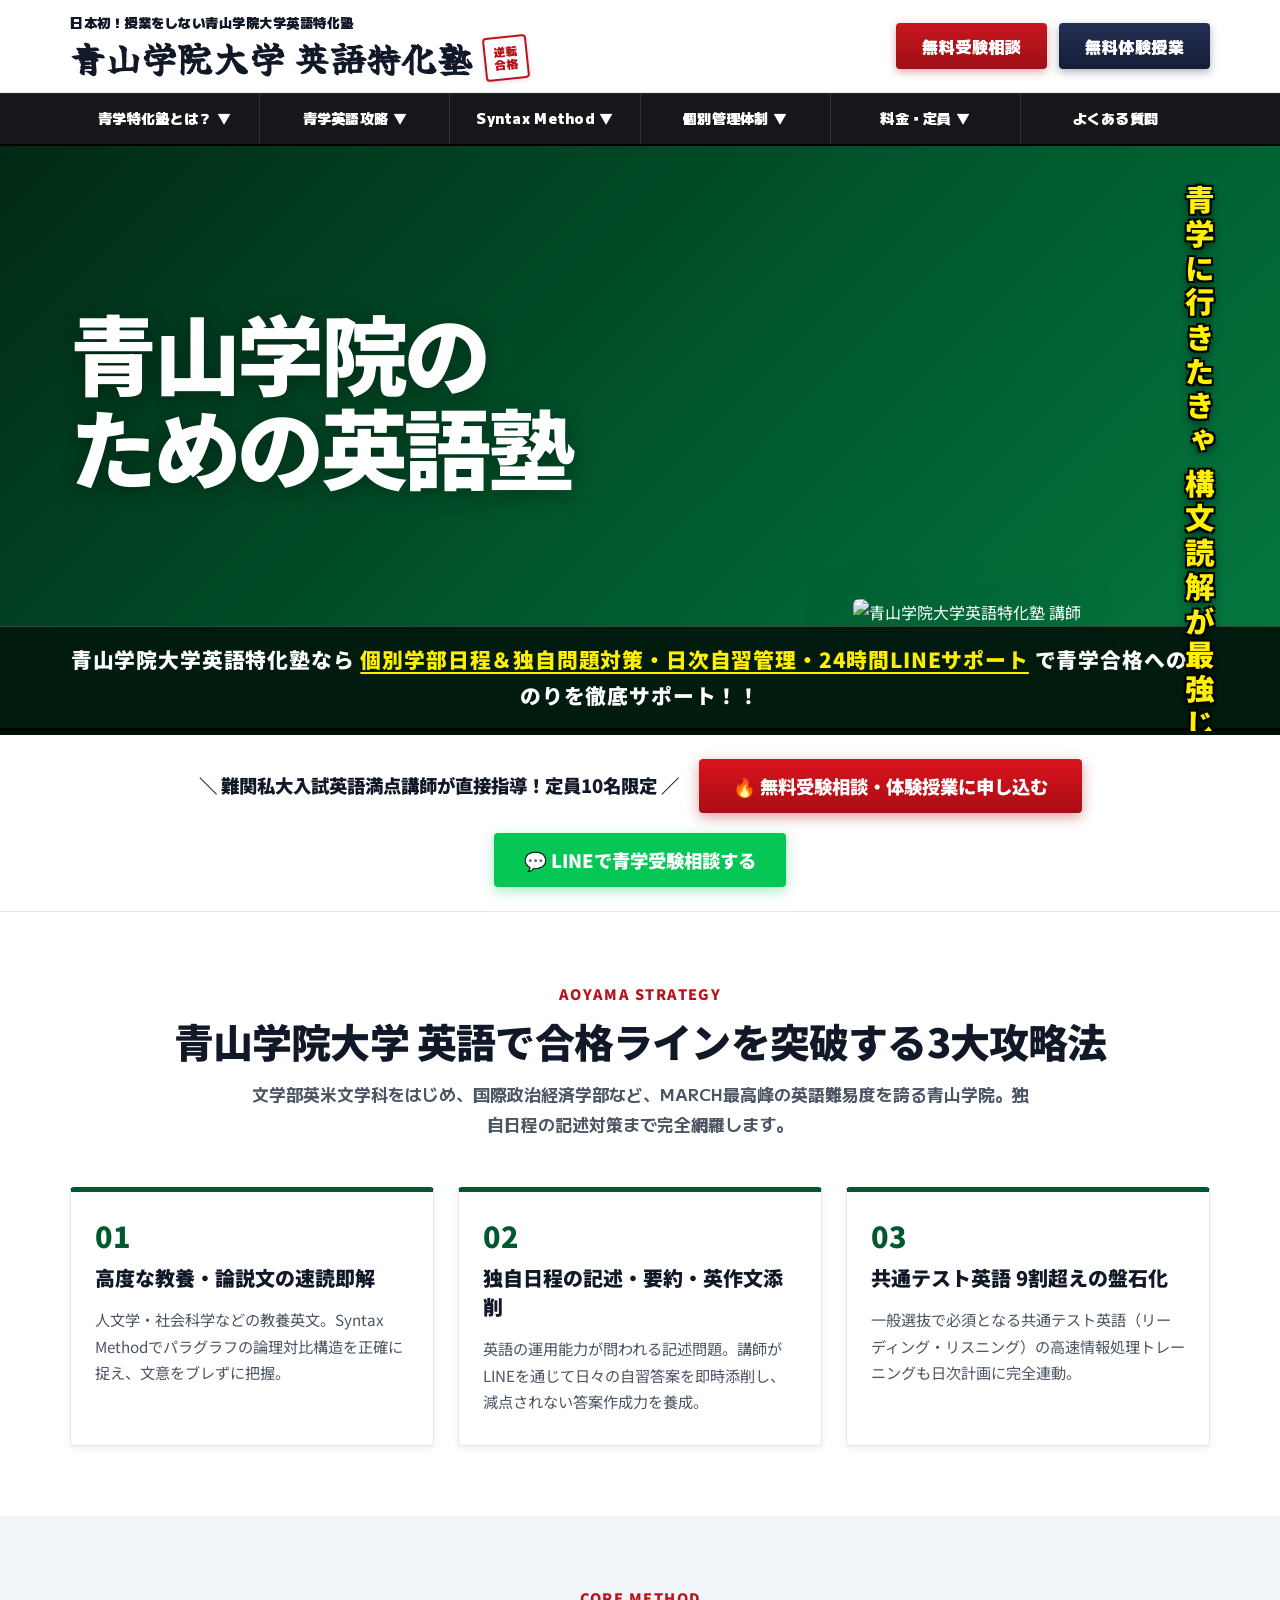
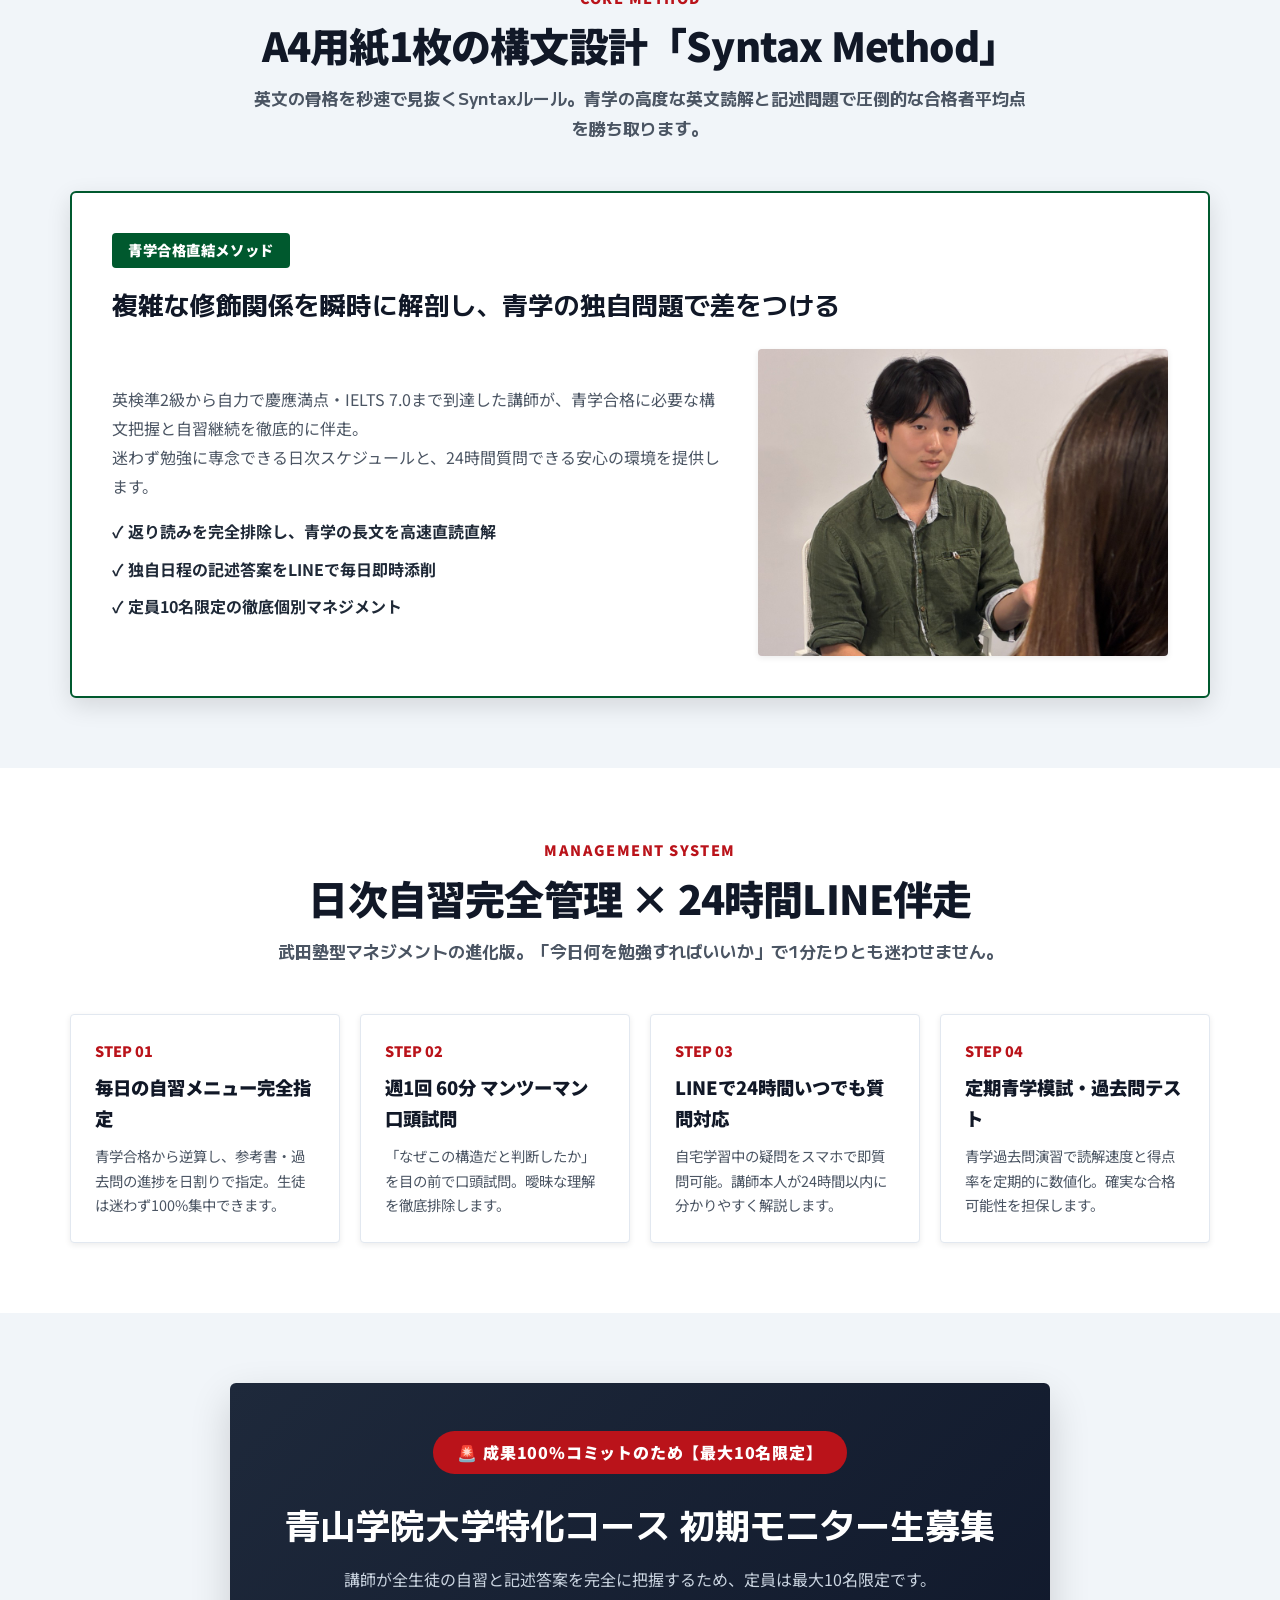
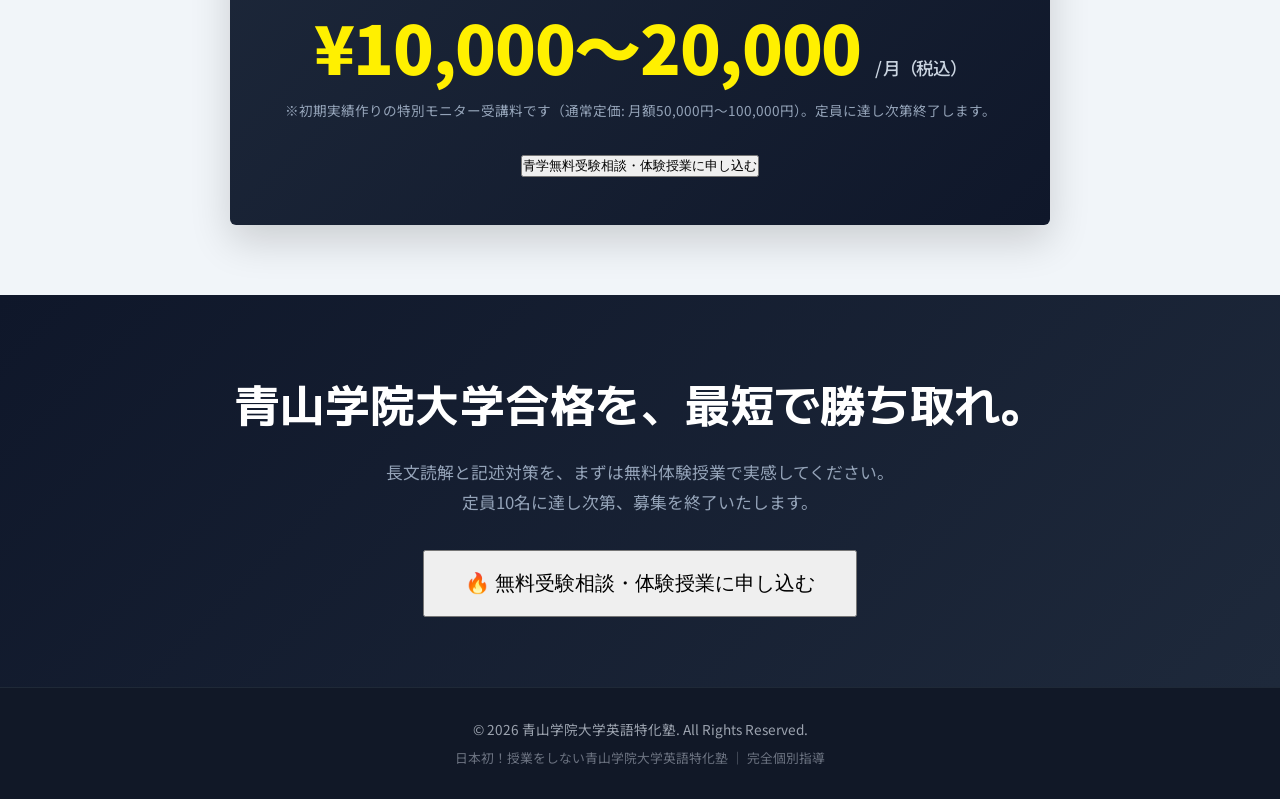
==== commit 633fe04d: "style: apply exact Takeda-Juku hero typography and layout across all university LPs" ====
--- a/aoyama.html
+++ b/aoyama.html
@@ -49,34 +49,21 @@
     </div>
   </nav>
 
-  <!-- 3. Hero Section (武田塾スタイル) -->
+  <!-- 3. Hero Section (武田塾スタイル・完全一致メインバナー) -->
   <section class="hero-takeda">
     <div class="container hero-takeda-inner">
-      <div class="hero-text-block">
-        <div class="hero-tags">
-          <span class="hero-tag">慶應入試英語 満点講師直伝</span>
-          <span class="hero-tag">青学独自問題・記述 完全対応</span>
-        </div>
-        <h1 class="hero-main-title">
-          青山学院大学の<br>ための英語塾
+      <!-- 左側：超特大の極太白抜きタイトル「青山学院のための英語塾」 -->
+      <div class="hero-title-area">
+        <h1 class="hero-impact-title">
+          <span>青山学院の</span>
+          <span>ための英語塾</span>
         </h1>
-        <p class="hero-sub-catch">
-          高難度教養長文と学部独自問題を、A4・1枚の構文設計で完全制覇。<br>
-          毎日の自習メニュー完全指定 × 24時間LINE伴走で、青学へ逆転合格。
-        </p>
-        <div class="hero-action-btns">
-          <button class="hero-btn-red js-open-modal" data-campus="青山学院大学">
-            🔥 無料受験相談・体験授業に申し込む
-          </button>
-          <button class="hero-btn-line js-open-modal" data-campus="青山学院大学">
-            💬 LINEで青学受験相談する
-          </button>
-        </div>
-      </div>
-
-      <div class="hero-visual-block">
-        <img src="assets/instructor_1.jpg" alt="青山学院大学英語特化塾 講師" class="hero-person-photo">
-        <div class="hero-vertical-catch">
+      </div>
+
+      <!-- 右側：人物写真 ＆ 縦書き黄色キャッチコピー -->
+      <div class="hero-photo-area">
+        <img src="assets/instructor_1.jpg" alt="青山学院大学英語特化塾 講師" class="hero-instructor-img">
+        <div class="hero-vertical-slogan">
           青学に行きたきゃ 構文読解が最強じゃん
         </div>
       </div>
@@ -86,11 +73,24 @@
     <div class="hero-bottom-ribbon">
       <div class="container">
         <p class="ribbon-text">
-          青学英語特化塾なら <span class="ribbon-highlight">A4・1枚の構文設計・日次自習管理・24時間LINEサポート</span> で青学合格への道のりを徹底サポート！！
-        </p>
-      </div>
-    </div>
-  </section>
+          青山学院大学英語特化塾なら <span class="ribbon-highlight">個別学部日程＆独自問題対策・日次自習管理・24時間LINEサポート</span> で青学合格への道のりを徹底サポート！！
+        </p>
+      </div>
+    </div>
+  </section>
+
+  <!-- Action CTA Bar -->
+  <div class="action-cta-bar">
+    <div class="container action-cta-inner">
+      <span class="action-cta-lead">＼ 難関私大入試英語満点講師が直接指導！定員10名限定 ／</span>
+      <button class="action-btn-red js-open-modal" data-campus="青山学院大学">
+        🔥 無料受験相談・体験授業に申し込む
+      </button>
+      <button class="action-btn-line js-open-modal" data-campus="青山学院大学">
+        💬 LINEで青学受験相談する
+      </button>
+    </div>
+  </div>
 
   <!-- 5. Aoyama Strategy Section -->
   <section class="content-section" id="strategy">
--- a/css/common.css
+++ b/css/common.css
@@ -1,25 +1,26 @@
 /* ==========================================================================
    Syntax English - 武田塾スタイル 王道予備校UI (common.css)
+   【武田塾 完全一致・極太新ゴシック版】
    ========================================================================== */
 
-@import url('https://fonts.googleapis.com/css2?family=M+PLUS+Rounded+1c:wght@800;900&family=Noto+Sans+JP:wght@400;500;700;900&family=Plus+Jakarta+Sans:wght@700;800;900&family=Shippori+Mincho:wght@700;800&display=swap');
+@import url('https://fonts.googleapis.com/css2?family=M+PLUS+1:wght@800;900&family=Noto+Sans+JP:wght@700;900&family=Yuji+Boku&display=swap');
 
 :root {
-  --font-heavy: 'M PLUS Rounded 1c', 'Noto Sans JP', sans-serif;
-  --font-sans: 'Noto Sans JP', sans-serif;
-  --font-serif: 'Shippori Mincho', serif;
-  --font-en: 'Plus Jakarta Sans', sans-serif;
-
-  --c-red: #c8161d;
-  --c-red-dark: #990f14;
-  --c-navy: #162447;
-  --c-yellow: #fff200;
-  --c-dark-nav: #1c1d1f;
+  /* 武田塾「一冊を完璧に。」完全再現：正統派・超極太モダン角ゴシック */
+  --font-impact: 'Noto Sans JP', 'M PLUS 1', -apple-system, BlinkMacSystemFont, 'Hiragino Kaku Gothic ProN', 'Meiryo', sans-serif;
+  --font-logo-brush: 'Yuji Boku', serif;
+  --font-heavy: 'M PLUS 1', 'Noto Sans JP', sans-serif;
+  --font-sans: 'Noto Sans JP', -apple-system, BlinkMacSystemFont, sans-serif;
+
+  --c-red: #ba131a;
+  --c-red-bright: #d9141d;
+  --c-navy: #182344;
+  --c-yellow: #fff000;
+  --c-dark-nav: #16171a;
 
   --bg-page: #f8fafc;
   --text-main: #1f2937;
   --text-muted: #4b5563;
-  --text-light: #9ca3af;
   --border-color: #e5e7eb;
 
   --shadow-sm: 0 2px 6px rgba(0, 0, 0, 0.08);
@@ -27,11 +28,11 @@
   --shadow-lg: 0 16px 40px rgba(0, 0, 0, 0.16);
 
   --radius-sm: 4px;
-  --radius-md: 8px;
-  --radius-lg: 14px;
+  --radius-md: 6px;
+  --radius-lg: 12px;
   --radius-full: 9999px;
 
-  --transition: all 0.25s ease;
+  --transition: all 0.2s ease;
 }
 
 *, *::before, *::after {
@@ -68,22 +69,24 @@
 
 .container {
   width: 100%;
-  max-width: 1140px;
+  max-width: 1180px;
   margin-left: auto;
   margin-right: auto;
-  padding-left: 16px;
-  padding-right: 16px;
+  padding-left: 20px;
+  padding-right: 20px;
 }
 
 .container-narrow {
-  max-width: 840px;
-}
-
-/* 1. Header (White Top Bar) */
+  max-width: 860px;
+}
+
+/* --------------------------------------------------------------------------
+   1. Site Header (武田塾 白背景トップバー)
+   -------------------------------------------------------------------------- */
 .site-header {
   background: #ffffff;
-  border-bottom: 1px solid #eaeaea;
-  padding: 14px 0;
+  border-bottom: 1px solid #e5e7eb;
+  padding: 12px 0;
   position: relative;
   z-index: 50;
 }
@@ -101,27 +104,26 @@
 }
 
 .header-catch {
-  font-size: 0.75rem;
-  font-weight: 700;
-  color: #333333;
-  letter-spacing: 0.06em;
+  font-family: var(--font-heavy);
+  font-size: 0.82rem;
+  font-weight: 900;
+  color: #111827;
+  letter-spacing: 0.04em;
 }
 
 .header-logo-group {
   display: flex;
   align-items: center;
-  gap: 10px;
+  gap: 12px;
 }
 
 .header-logo-title {
-  font-family: var(--font-heavy);
-  font-size: clamp(1.4rem, 2.5vw, 1.85rem);
+  font-family: var(--font-logo-brush);
+  font-size: clamp(1.6rem, 3vw, 2.2rem);
   font-weight: 900;
   color: #111827;
-  letter-spacing: -0.02em;
-  display: flex;
-  align-items: center;
-  gap: 8px;
+  letter-spacing: 0.02em;
+  line-height: 1.15;
 }
 
 .stamp-badge {
@@ -132,13 +134,14 @@
   height: 44px;
   border: 2px solid var(--c-red);
   color: var(--c-red);
-  font-size: 0.7rem;
+  font-family: var(--font-heavy);
+  font-size: 0.72rem;
   font-weight: 900;
   line-height: 1.1;
   text-align: center;
   border-radius: var(--radius-sm);
   transform: rotate(-6deg);
-  box-shadow: 0 1px 4px rgba(200, 22, 29, 0.2);
+  box-shadow: 0 1px 4px rgba(186, 19, 26, 0.2);
 }
 
 .header-cta-group {
@@ -148,51 +151,57 @@
 }
 
 .btn-header-red {
-  background: linear-gradient(180deg, #d31820 0%, #b01016 100%);
-  color: #ffffff;
-  font-weight: 900;
-  font-size: 0.95rem;
-  padding: 10px 22px;
-  border-radius: var(--radius-sm);
-  box-shadow: 0 3px 8px rgba(176, 16, 22, 0.35);
+  background: linear-gradient(180deg, #c7161e 0%, #9e0f15 100%);
+  color: #ffffff;
+  font-family: var(--font-heavy);
+  font-weight: 900;
+  font-size: 1rem;
+  padding: 11px 26px;
+  border-radius: var(--radius-sm);
+  box-shadow: 0 3px 8px rgba(158, 15, 21, 0.35);
   border: none;
   cursor: pointer;
   display: inline-flex;
   align-items: center;
   gap: 6px;
   transition: var(--transition);
+  letter-spacing: 0.03em;
 }
 
 .btn-header-red:hover {
   transform: translateY(-1px);
-  box-shadow: 0 5px 12px rgba(176, 16, 22, 0.45);
+  box-shadow: 0 5px 14px rgba(158, 15, 21, 0.45);
 }
 
 .btn-header-navy {
-  background: linear-gradient(180deg, #253358 0%, #151f38 100%);
-  color: #ffffff;
-  font-weight: 900;
-  font-size: 0.95rem;
-  padding: 10px 22px;
-  border-radius: var(--radius-sm);
-  box-shadow: 0 3px 8px rgba(21, 31, 56, 0.35);
+  background: linear-gradient(180deg, #243054 0%, #151d36 100%);
+  color: #ffffff;
+  font-family: var(--font-heavy);
+  font-weight: 900;
+  font-size: 1rem;
+  padding: 11px 26px;
+  border-radius: var(--radius-sm);
+  box-shadow: 0 3px 8px rgba(21, 29, 54, 0.35);
   border: none;
   cursor: pointer;
   display: inline-flex;
   align-items: center;
   gap: 6px;
   transition: var(--transition);
+  letter-spacing: 0.03em;
 }
 
 .btn-header-navy:hover {
   transform: translateY(-1px);
-  box-shadow: 0 5px 12px rgba(21, 31, 56, 0.45);
-}
-
-/* 2. Global Dark Nav Bar */
+  box-shadow: 0 5px 14px rgba(21, 29, 54, 0.45);
+}
+
+/* --------------------------------------------------------------------------
+   2. Global Dark Nav Bar (武田塾 黒ナビバー)
+   -------------------------------------------------------------------------- */
 .global-nav {
   background: var(--c-dark-nav);
-  border-top: 1px solid #2a2c30;
+  border-top: 1px solid #282a30;
   border-bottom: 2px solid #000000;
   position: sticky;
   top: 0;
@@ -209,7 +218,7 @@
 .nav-menu-item {
   flex: 1;
   text-align: center;
-  border-right: 1px solid rgba(255, 255, 255, 0.1);
+  border-right: 1px solid rgba(255, 255, 255, 0.12);
 }
 
 .nav-menu-item:last-child {
@@ -218,19 +227,23 @@
 
 .nav-menu-link {
   display: block;
-  padding: 14px 10px;
-  color: #ffffff;
+  padding: 13px 8px;
+  color: #ffffff;
+  font-family: var(--font-heavy);
   font-size: 0.88rem;
-  font-weight: 700;
+  font-weight: 900;
+  letter-spacing: 0.02em;
   transition: var(--transition);
 }
 
 .nav-menu-link:hover {
-  background: rgba(255, 255, 255, 0.1);
+  background: rgba(255, 255, 255, 0.12);
   color: var(--c-yellow);
 }
 
-/* 3. Hero Section (武田塾スタイル・大迫力メインバナー) */
+/* --------------------------------------------------------------------------
+   3. Hero Section (武田塾「一冊を完璧に。」完全再現バナー)
+   -------------------------------------------------------------------------- */
 .hero-takeda {
   background: var(--theme-banner-bg, linear-gradient(135deg, #005696 0%, #0077c8 100%));
   position: relative;
@@ -241,102 +254,39 @@
 
 .hero-takeda-inner {
   display: grid;
-  grid-template-columns: 1.25fr 0.95fr;
+  grid-template-columns: 1.35fr 1fr;
   align-items: center;
   min-height: 480px;
-  padding: 40px 0 0;
   position: relative;
-}
-
-.hero-text-block {
-  padding-right: 20px;
+  padding-top: 24px;
+}
+
+/* ★ 左側：特大白文字「一冊を完璧に。」と同等の完全再現見出し ★ */
+.hero-title-area {
   z-index: 2;
-  margin-bottom: 40px;
-}
-
-.hero-main-title {
-  font-family: var(--font-heavy);
-  font-size: clamp(2.6rem, 5.8vw, 4.4rem);
-  font-weight: 900;
-  line-height: 1.12;
-  letter-spacing: -0.03em;
-  color: #ffffff;
-  text-shadow: 0 4px 16px rgba(0, 0, 0, 0.45);
-  margin-bottom: 20px;
+  padding-right: 10px;
+}
+
+.hero-impact-title {
+  font-family: var(--font-impact);
+  font-size: clamp(3.4rem, 6.8vw, 5.8rem);
+  font-weight: 900;
+  line-height: 1.08;
+  letter-spacing: -0.04em; /* ギュッと詰まったタイトな文字間 */
+  color: #ffffff;
+  text-shadow: 0 4px 20px rgba(0, 0, 0, 0.35);
+  margin: 0;
   word-break: keep-all;
-}
-
-.hero-sub-catch {
-  font-size: clamp(1rem, 2vw, 1.25rem);
-  font-weight: 700;
-  line-height: 1.6;
-  margin-bottom: 28px;
-  text-shadow: 0 2px 8px rgba(0, 0, 0, 0.35);
-  color: #f3f4f6;
-}
-
-.hero-tags {
-  display: flex;
-  gap: 10px;
-  flex-wrap: wrap;
-  margin-bottom: 28px;
-}
-
-.hero-tag {
-  background: rgba(0, 0, 0, 0.35);
-  border: 1px solid rgba(255, 255, 255, 0.35);
-  padding: 6px 14px;
-  border-radius: var(--radius-sm);
-  font-weight: 800;
-  font-size: 0.85rem;
-}
-
-.hero-action-btns {
-  display: flex;
-  gap: 14px;
-  flex-wrap: wrap;
-}
-
-.hero-btn-red {
-  background: linear-gradient(180deg, #e51d26 0%, #ba1017 100%);
-  color: #fff;
-  font-family: var(--font-heavy);
-  font-size: 1.15rem;
-  font-weight: 900;
-  padding: 14px 32px;
-  border-radius: var(--radius-md);
-  box-shadow: 0 4px 15px rgba(0, 0, 0, 0.35);
-  border: 2px solid #ffffff;
-  cursor: pointer;
-  transition: var(--transition);
-}
-
-.hero-btn-red:hover {
-  transform: translateY(-2px);
-  box-shadow: 0 8px 20px rgba(0, 0, 0, 0.45);
-}
-
-.hero-btn-line {
-  background: #06c755;
-  color: #fff;
-  font-family: var(--font-heavy);
-  font-size: 1.15rem;
-  font-weight: 900;
-  padding: 14px 28px;
-  border-radius: var(--radius-md);
-  box-shadow: 0 4px 15px rgba(6, 199, 85, 0.4);
-  border: 2px solid #ffffff;
-  cursor: pointer;
-  transition: var(--transition);
-}
-
-.hero-btn-line:hover {
-  transform: translateY(-2px);
-  box-shadow: 0 8px 20px rgba(6, 199, 85, 0.55);
-}
-
-/* Hero Right: Photo & Vertical Catch */
-.hero-visual-block {
+  display: flex;
+  flex-direction: column;
+}
+
+.hero-impact-title span {
+  display: block;
+}
+
+/* ★ 右側：人物写真 ＆ 右端の縦書き黄色キャッチ ★ */
+.hero-photo-area {
   position: relative;
   display: flex;
   align-items: flex-end;
@@ -345,45 +295,48 @@
   z-index: 1;
 }
 
-.hero-person-photo {
-  max-height: 480px;
+.hero-instructor-img {
+  max-height: 460px;
   width: auto;
   object-fit: cover;
   border-radius: var(--radius-md) var(--radius-md) 0 0;
-  box-shadow: 0 -4px 25px rgba(0, 0, 0, 0.3);
   display: block;
-  filter: drop-shadow(0 10px 20px rgba(0, 0, 0, 0.3));
-}
-
-.hero-vertical-catch {
+  filter: drop-shadow(0 12px 28px rgba(0, 0, 0, 0.4));
+}
+
+/* ★ 武田塾「志望校に行きたきゃ自学自習が最強じゃん」完全一致の縦書き ★ */
+.hero-vertical-slogan {
   position: absolute;
-  right: -8px;
-  top: 30px;
+  right: -14px;
+  top: 14px;
   writing-mode: vertical-rl;
-  font-family: var(--font-heavy);
-  font-size: clamp(1.2rem, 2.4vw, 1.8rem);
-  font-weight: 900;
-  letter-spacing: 0.12em;
+  font-family: var(--font-impact);
+  font-size: clamp(1.3rem, 2.4vw, 1.85rem);
+  font-weight: 900;
+  letter-spacing: 0.14em;
   color: var(--c-yellow);
-  text-shadow: 2px 2px 0px rgba(0, 0, 0, 0.8), -2px -2px 0px rgba(0, 0, 0, 0.8),
-               2px -2px 0px rgba(0, 0, 0, 0.8), -2px 2px 0px rgba(0, 0, 0, 0.8);
+  text-shadow: 2px 2px 0px #000, -2px -2px 0px #000,
+               2px -2px 0px #000, -2px 2px 0px #000,
+               0 4px 10px rgba(0, 0, 0, 0.85);
   white-space: nowrap;
   pointer-events: none;
   z-index: 5;
 }
 
-/* 4. Bottom Ribbon Banner (武田塾風 帯) */
+/* --------------------------------------------------------------------------
+   4. Bottom Ribbon Banner (武田塾 濃紺・帯テキスト)
+   -------------------------------------------------------------------------- */
 .hero-bottom-ribbon {
   background: var(--theme-ribbon-bg, #0b1c3d);
-  padding: 16px 0;
+  padding: 15px 0;
   text-align: center;
-  border-top: 1px solid rgba(255, 255, 255, 0.15);
-  border-bottom: 3px solid #111;
+  border-top: 1px solid rgba(255, 255, 255, 0.2);
+  border-bottom: 3px solid #000000;
 }
 
 .ribbon-text {
-  font-family: var(--font-heavy);
-  font-size: clamp(0.95rem, 2vw, 1.25rem);
+  font-family: var(--font-impact);
+  font-size: clamp(0.98rem, 2.1vw, 1.3rem);
   font-weight: 900;
   color: #ffffff;
   letter-spacing: 0.04em;
@@ -395,7 +348,72 @@
   text-underline-offset: 4px;
 }
 
-/* 5. Content Sections (White & Light Gray) */
+/* --------------------------------------------------------------------------
+   5. Action CTA Bar (バナー直下のアクションバー)
+   -------------------------------------------------------------------------- */
+.action-cta-bar {
+  background: #ffffff;
+  padding: 24px 0;
+  border-bottom: 1px solid #e5e7eb;
+  text-align: center;
+}
+
+.action-cta-inner {
+  display: flex;
+  align-items: center;
+  justify-content: center;
+  gap: 20px;
+  flex-wrap: wrap;
+}
+
+.action-cta-lead {
+  font-family: var(--font-impact);
+  font-size: 1.15rem;
+  font-weight: 900;
+  color: #111827;
+}
+
+.action-btn-red {
+  background: linear-gradient(180deg, #d9141d 0%, #aa0d14 100%);
+  color: #ffffff;
+  font-family: var(--font-impact);
+  font-size: 1.15rem;
+  font-weight: 900;
+  padding: 14px 34px;
+  border-radius: var(--radius-sm);
+  box-shadow: 0 4px 14px rgba(170, 13, 20, 0.4);
+  border: none;
+  cursor: pointer;
+  transition: var(--transition);
+}
+
+.action-btn-red:hover {
+  transform: translateY(-2px);
+  box-shadow: 0 6px 18px rgba(170, 13, 20, 0.5);
+}
+
+.action-btn-line {
+  background: #06c755;
+  color: #ffffff;
+  font-family: var(--font-impact);
+  font-size: 1.15rem;
+  font-weight: 900;
+  padding: 14px 30px;
+  border-radius: var(--radius-sm);
+  box-shadow: 0 4px 14px rgba(6, 199, 85, 0.35);
+  border: none;
+  cursor: pointer;
+  transition: var(--transition);
+}
+
+.action-btn-line:hover {
+  transform: translateY(-2px);
+  box-shadow: 0 6px 18px rgba(6, 199, 85, 0.45);
+}
+
+/* --------------------------------------------------------------------------
+   6. Content Sections & Cards
+   -------------------------------------------------------------------------- */
 .content-section {
   padding: 70px 0;
   background: #ffffff;
@@ -407,12 +425,13 @@
 
 .sec-title-group {
   text-align: center;
-  margin-bottom: 50px;
+  margin-bottom: 48px;
 }
 
 .sec-tag {
-  font-size: 0.85rem;
-  font-weight: 800;
+  font-family: var(--font-impact);
+  font-size: 0.9rem;
+  font-weight: 900;
   letter-spacing: 0.1em;
   color: var(--c-red);
   text-transform: uppercase;
@@ -421,22 +440,24 @@
 }
 
 .sec-main-title {
-  font-family: var(--font-heavy);
+  font-family: var(--font-impact);
   font-size: clamp(1.8rem, 3.5vw, 2.5rem);
   font-weight: 900;
   color: #111827;
   line-height: 1.35;
+  letter-spacing: -0.02em;
 }
 
 .sec-lead {
-  font-size: 1rem;
+  font-family: var(--font-heavy);
+  font-size: 1.05rem;
+  font-weight: 700;
   color: var(--text-muted);
-  max-width: 760px;
+  max-width: 780px;
   margin: 12px auto 0;
-  line-height: 1.7;
-}
-
-/* 6. Feature & Reason Cards */
+  line-height: 1.75;
+}
+
 .cards-grid-3 {
   display: grid;
   grid-template-columns: repeat(auto-fit, minmax(300px, 1fr));
@@ -446,8 +467,8 @@
 .takeda-card {
   background: #ffffff;
   border: 1px solid #e2e8f0;
-  border-top: 4px solid var(--theme-color-primary, #005696);
-  border-radius: var(--radius-md);
+  border-top: 5px solid var(--theme-color-primary, #005696);
+  border-radius: var(--radius-sm);
   padding: 30px 24px;
   box-shadow: var(--shadow-sm);
   display: flex;
@@ -455,7 +476,7 @@
 }
 
 .takeda-card-number {
-  font-family: var(--font-heavy);
+  font-family: var(--font-impact);
   font-size: 1.8rem;
   font-weight: 900;
   color: var(--theme-color-primary, #005696);
@@ -464,12 +485,12 @@
 }
 
 .takeda-card-title {
-  font-family: var(--font-heavy);
+  font-family: var(--font-impact);
   font-size: 1.25rem;
   font-weight: 900;
   color: #111827;
   margin-bottom: 14px;
-  line-height: 1.4;
+  line-height: 1.45;
 }
 
 .takeda-card-body {
@@ -478,11 +499,11 @@
   line-height: 1.75;
 }
 
-/* 7. Special Solution Box (Syntax Method) */
+/* Solution Box */
 .solution-box {
   background: #ffffff;
   border: 2px solid var(--theme-color-primary, #005696);
-  border-radius: var(--radius-lg);
+  border-radius: var(--radius-md);
   padding: 40px;
   box-shadow: var(--shadow-md);
   margin-top: 40px;
@@ -491,13 +512,14 @@
 .solution-badge {
   background: var(--theme-color-primary, #005696);
   color: #ffffff;
-  font-family: var(--font-heavy);
-  font-size: 0.85rem;
-  font-weight: 900;
-  padding: 4px 14px;
+  font-family: var(--font-impact);
+  font-size: 0.9rem;
+  font-weight: 900;
+  padding: 5px 16px;
   border-radius: var(--radius-sm);
   display: inline-block;
-  margin-bottom: 12px;
+  margin-bottom: 14px;
+  letter-spacing: 0.04em;
 }
 
 .solution-grid {
@@ -510,49 +532,13 @@
 
 .solution-photo {
   width: 100%;
-  border-radius: var(--radius-md);
+  border-radius: var(--radius-sm);
   box-shadow: var(--shadow-sm);
   object-fit: cover;
   max-height: 320px;
 }
 
-/* 8. Comparison Table */
-.comparison-table-wrap {
-  margin-top: 36px;
-  overflow-x: auto;
-}
-
-.comparison-table {
-  width: 100%;
-  border-collapse: collapse;
-  text-align: left;
-}
-
-.comparison-table th, .comparison-table td {
-  padding: 16px 20px;
-  border: 1px solid #e2e8f0;
-}
-
-.comparison-table th {
-  background: #1e293b;
-  color: #ffffff;
-  font-weight: 900;
-  font-size: 0.95rem;
-}
-
-.comparison-table td {
-  background: #ffffff;
-  font-size: 0.92rem;
-}
-
-.comparison-table .highlight-col {
-  background: #f0f9ff;
-  border-left: 2px solid var(--theme-color-primary, #005696);
-  border-right: 2px solid var(--theme-color-primary, #005696);
-  font-weight: 700;
-}
-
-/* 9. Management System */
+/* System Steps */
 .system-timeline {
   display: grid;
   grid-template-columns: repeat(auto-fit, minmax(240px, 1fr));
@@ -563,22 +549,22 @@
 .system-step-box {
   background: #ffffff;
   border: 1px solid #e2e8f0;
-  border-radius: var(--radius-md);
+  border-radius: var(--radius-sm);
   padding: 24px;
   position: relative;
   box-shadow: var(--shadow-sm);
 }
 
 .step-label {
-  font-family: var(--font-heavy);
-  font-size: 0.85rem;
+  font-family: var(--font-impact);
+  font-size: 0.9rem;
   font-weight: 900;
   color: var(--c-red);
   margin-bottom: 8px;
 }
 
 .step-title {
-  font-family: var(--font-heavy);
+  font-family: var(--font-impact);
   font-size: 1.15rem;
   font-weight: 900;
   color: #111827;
@@ -591,11 +577,11 @@
   line-height: 1.7;
 }
 
-/* 10. Pricing & Capacity Banner */
+/* Capacity Banner */
 .capacity-box {
   background: linear-gradient(135deg, #1e293b 0%, #0f172a 100%);
   color: #ffffff;
-  border-radius: var(--radius-lg);
+  border-radius: var(--radius-md);
   padding: 48px 32px;
   text-align: center;
   box-shadow: var(--shadow-lg);
@@ -605,36 +591,38 @@
 .capacity-alert {
   background: var(--c-red);
   color: #ffffff;
-  font-family: var(--font-heavy);
-  font-size: 0.95rem;
-  font-weight: 900;
-  padding: 6px 20px;
+  font-family: var(--font-impact);
+  font-size: 1rem;
+  font-weight: 900;
+  padding: 8px 24px;
   border-radius: var(--radius-full);
   display: inline-block;
   margin-bottom: 20px;
+  letter-spacing: 0.05em;
 }
 
 .price-main-num {
-  font-family: var(--font-heavy);
-  font-size: clamp(2.6rem, 6vw, 3.8rem);
+  font-family: var(--font-impact);
+  font-size: clamp(2.8rem, 6.5vw, 4.2rem);
   font-weight: 900;
   color: var(--c-yellow);
   line-height: 1.1;
   margin: 16px 0;
-}
-
-/* 11. FAQ */
+  letter-spacing: -0.02em;
+}
+
+/* FAQ */
 .faq-box {
   background: #ffffff;
   border: 1px solid #e2e8f0;
-  border-radius: var(--radius-md);
+  border-radius: var(--radius-sm);
   margin-bottom: 14px;
   overflow: hidden;
 }
 
 .faq-q {
   padding: 18px 24px;
-  font-family: var(--font-heavy);
+  font-family: var(--font-impact);
   font-weight: 900;
   font-size: 1.05rem;
   cursor: pointer;
@@ -673,7 +661,7 @@
   transform: rotate(45deg);
 }
 
-/* 12. Bottom CTA & Footer */
+/* Bottom CTA & Footer */
 .bottom-cta-sec {
   background: linear-gradient(135deg, #0f172a 0%, #1e293b 100%);
   color: #ffffff;
@@ -707,7 +695,7 @@
 .modal-content {
   background: #ffffff;
   color: #111827;
-  border-radius: var(--radius-md);
+  border-radius: var(--radius-sm);
   max-width: 500px;
   width: 100%;
   padding: 32px 24px;
@@ -732,8 +720,9 @@
 
 .form-label {
   display: block;
-  font-size: 0.85rem;
-  font-weight: 700;
+  font-family: var(--font-impact);
+  font-size: 0.88rem;
+  font-weight: 900;
   margin-bottom: 6px;
   color: #374151;
 }
@@ -757,25 +746,27 @@
   .hero-takeda-inner {
     grid-template-columns: 1fr;
     min-height: auto;
-    padding-top: 30px;
-  }
-  .hero-text-block {
+    padding-top: 24px;
+  }
+  .hero-title-area {
     padding-right: 0;
-    margin-bottom: 20px;
-  }
-  .hero-visual-block {
+    margin-bottom: 16px;
+    text-align: center;
+  }
+  .hero-impact-title {
+    font-size: clamp(2.8rem, 11vw, 4.4rem);
+    align-items: center;
+  }
+  .hero-photo-area {
     max-height: 380px;
   }
-  .hero-person-photo {
+  .hero-instructor-img {
     max-height: 360px;
   }
-  .hero-vertical-catch {
-    right: 10px;
-    top: 10px;
+  .hero-vertical-slogan {
+    right: 8px;
+    top: 8px;
     font-size: 1.25rem;
-  }
-  .solution-grid {
-    grid-template-columns: 1fr;
   }
   .global-nav {
     overflow-x: auto;
@@ -787,4 +778,7 @@
   .header-catch {
     display: none;
   }
-}
+  .action-cta-inner {
+    flex-direction: column;
+  }
+}
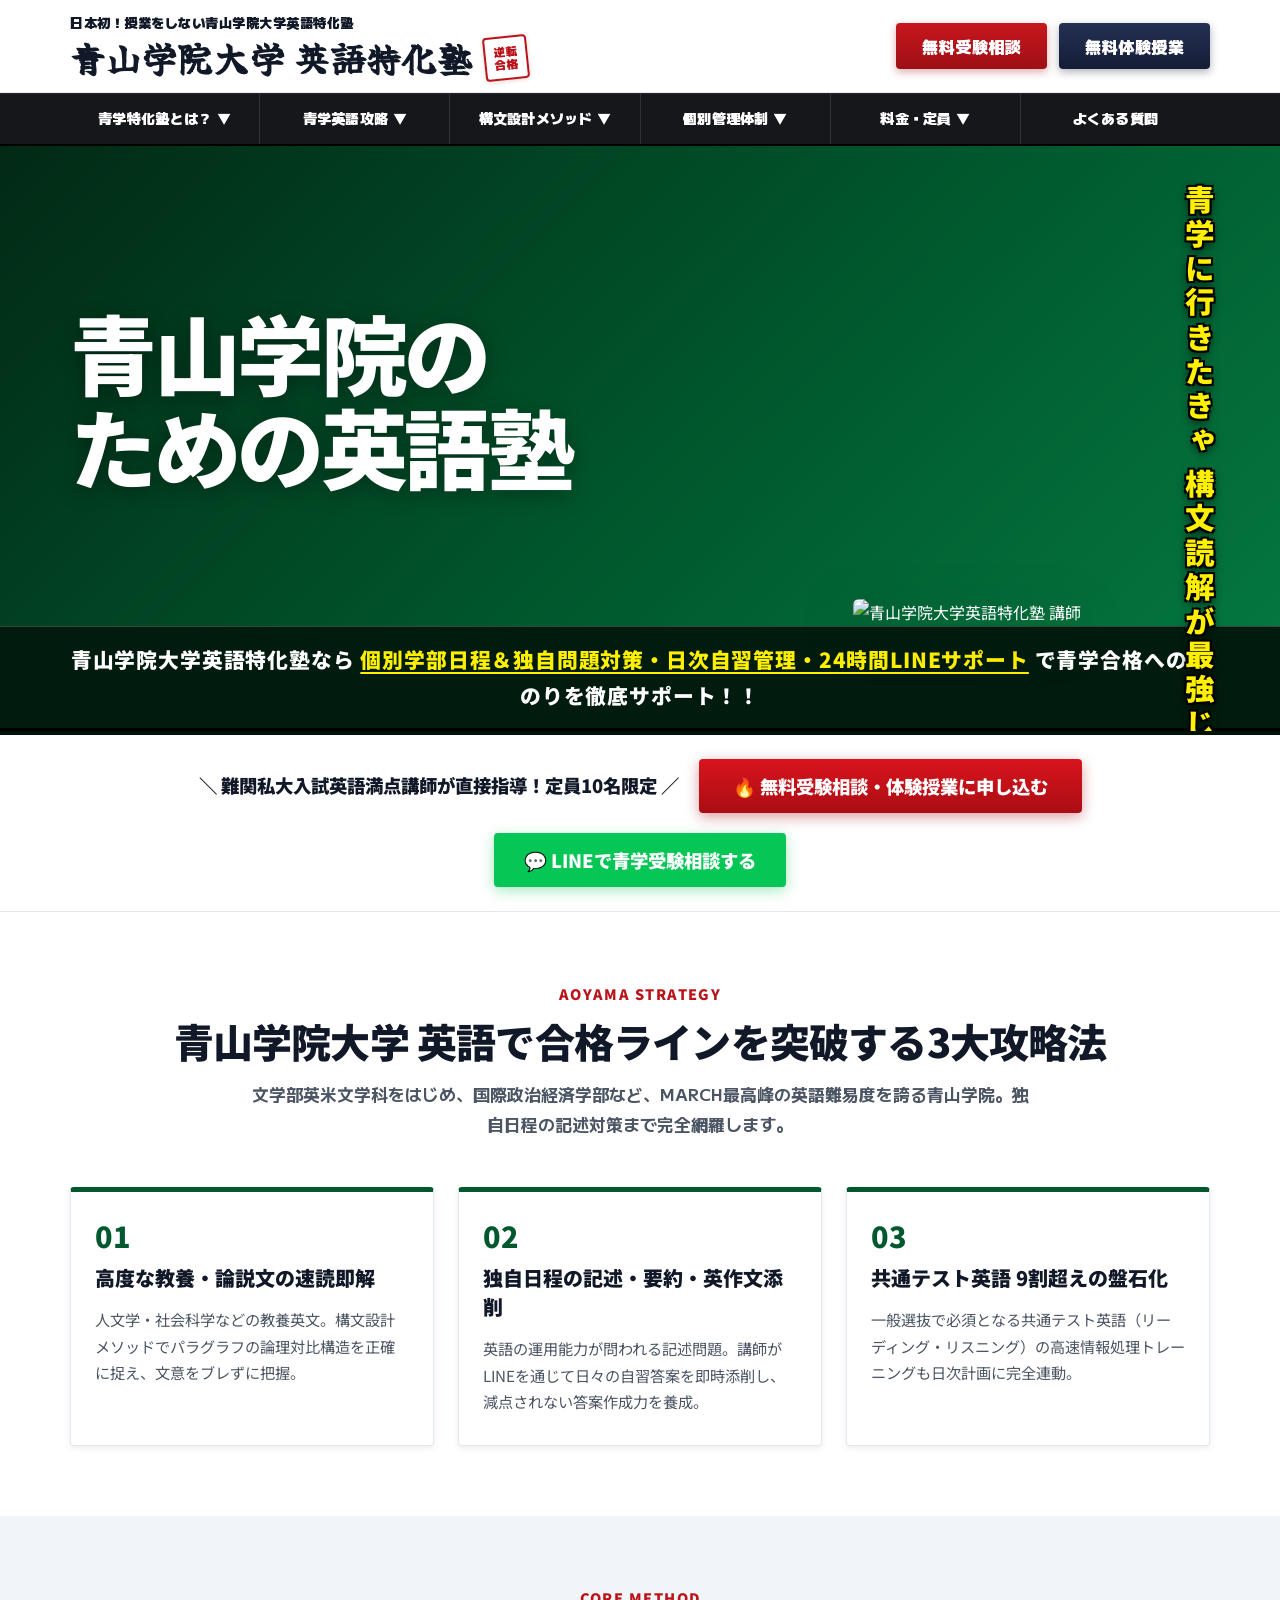
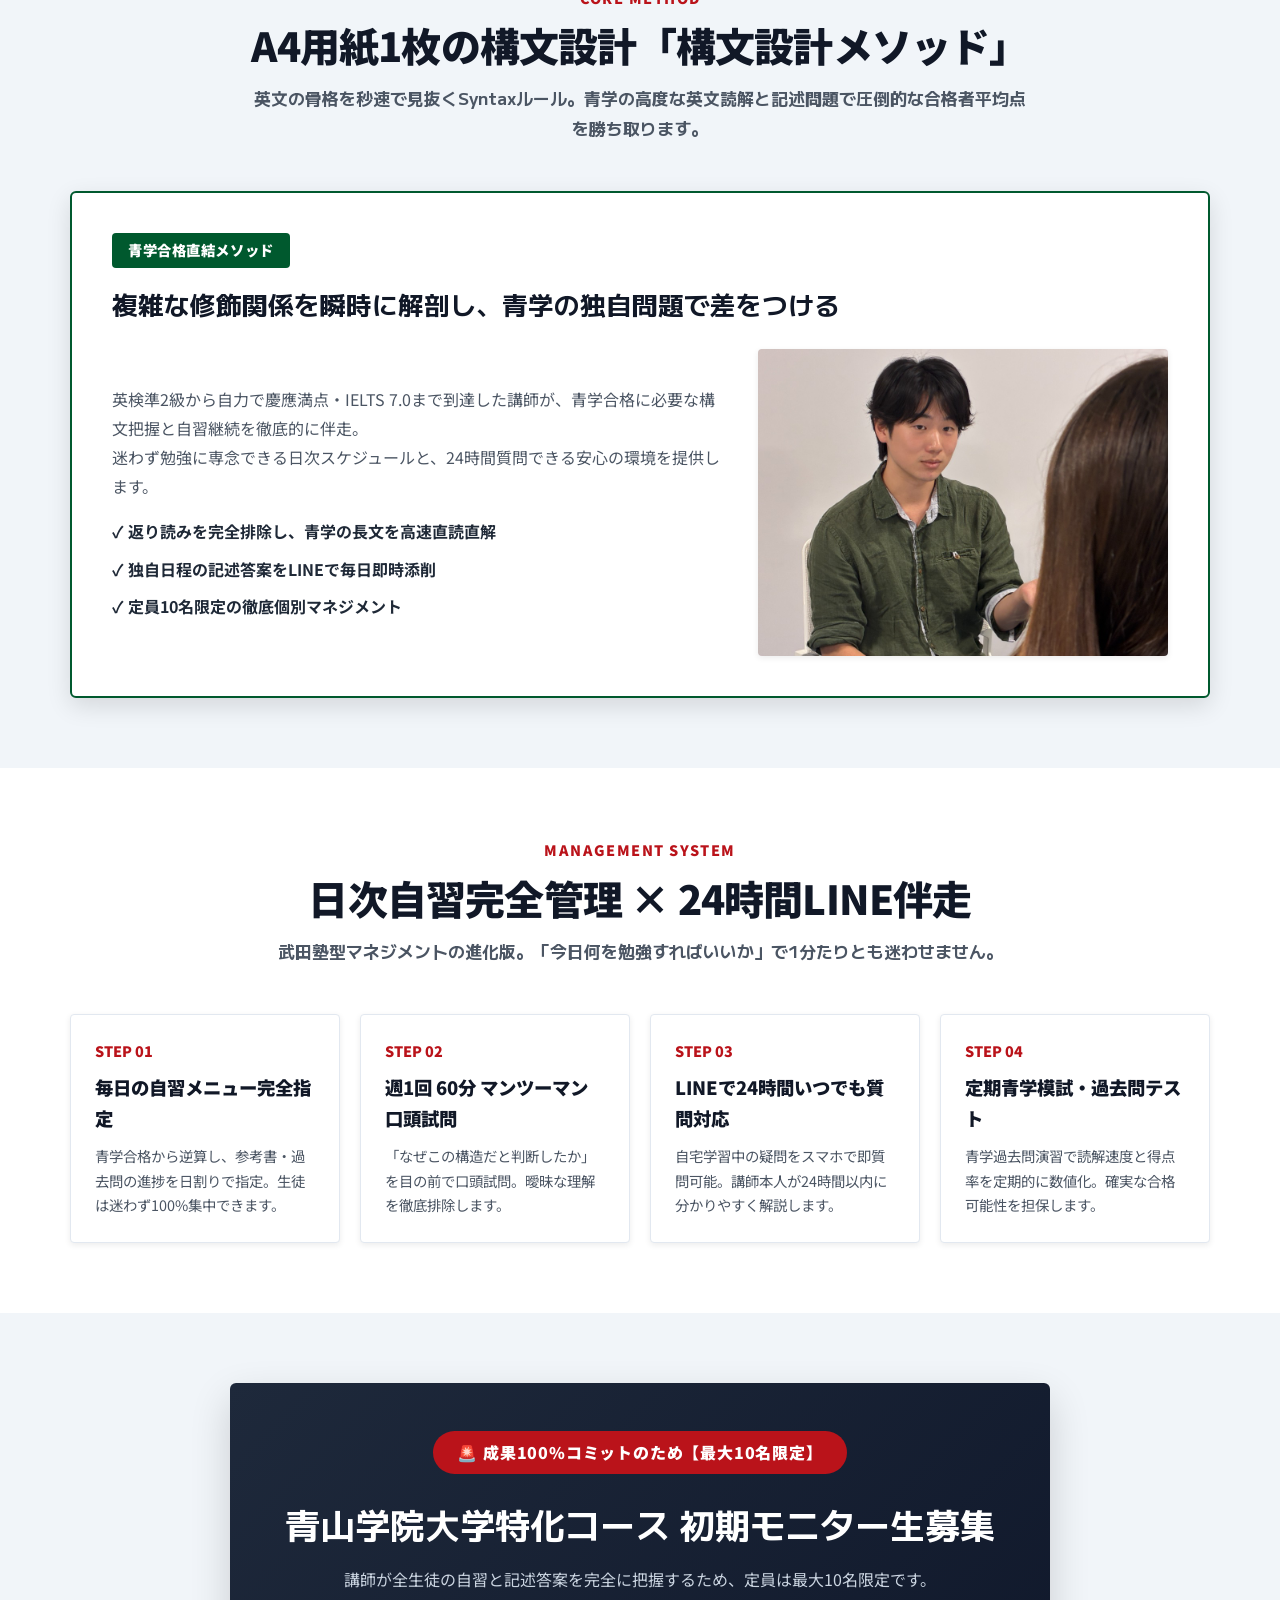
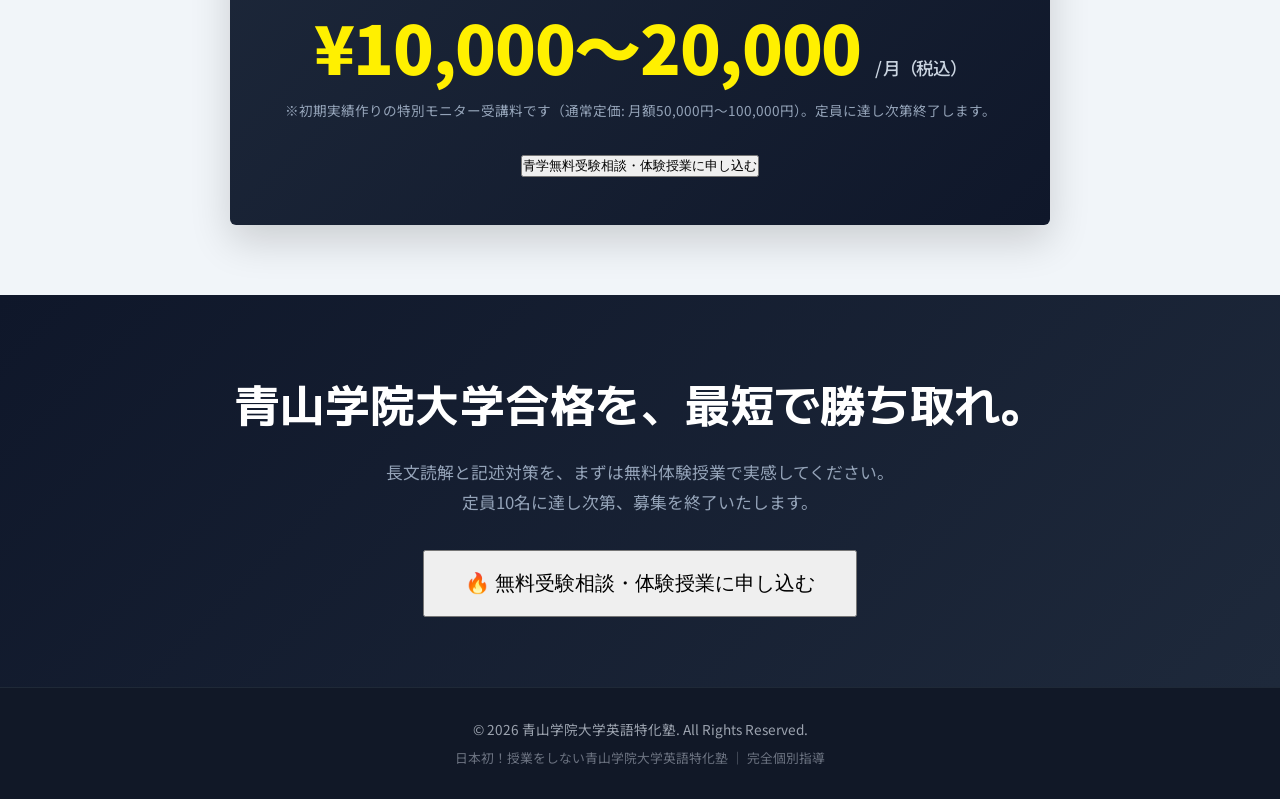
==== commit ec383b28: "fix: purge 'Syntax Method' across all pages for trademark compliance and rename brand to 'SFC生の英語塾'" ====
--- a/aoyama.html
+++ b/aoyama.html
@@ -4,7 +4,7 @@
   <meta charset="UTF-8">
   <meta name="viewport" content="width=device-width, initial-scale=1.0">
   <title>青山学院大学のための英語塾｜青山学院大英語特化 完全個別指導</title>
-  <meta name="description" content="青学（国政・文・経済・総文等）独自問題・記述英語を完全攻略。慶應英語満点講師直伝の「Syntax Method」で、青学合格を勝ち取る完全個別伴走指導。">
+  <meta name="description" content="青学（国政・文・経済・総文等）独自問題・記述英語を完全攻略。慶應英語満点講師直伝の「構文設計メソッド」で、青学合格を勝ち取る完全個別伴走指導。">
   <link rel="stylesheet" href="css/common.css">
   <link rel="stylesheet" href="css/themes.css">
 </head>
@@ -41,7 +41,7 @@
       <ul class="nav-menu-list">
         <li class="nav-menu-item"><a href="#about" class="nav-menu-link">青学特化塾とは？ ▼</a></li>
         <li class="nav-menu-item"><a href="#strategy" class="nav-menu-link">青学英語攻略 ▼</a></li>
-        <li class="nav-menu-item"><a href="#method" class="nav-menu-link">Syntax Method ▼</a></li>
+        <li class="nav-menu-item"><a href="#method" class="nav-menu-link">構文設計メソッド ▼</a></li>
         <li class="nav-menu-item"><a href="#system" class="nav-menu-link">個別管理体制 ▼</a></li>
         <li class="nav-menu-item"><a href="#capacity" class="nav-menu-link">料金・定員 ▼</a></li>
         <li class="nav-menu-item"><a href="#faq" class="nav-menu-link">よくある質問</a></li>
@@ -108,7 +108,7 @@
           <div class="takeda-card-number">01</div>
           <h3 class="takeda-card-title">高度な教養・論説文の速読即解</h3>
           <p class="takeda-card-body">
-            人文学・社会科学などの教養英文。Syntax Methodでパラグラフの論理対比構造を正確に捉え、文意をブレずに把握。
+            人文学・社会科学などの教養英文。構文設計メソッドでパラグラフの論理対比構造を正確に捉え、文意をブレずに把握。
           </p>
         </div>
 
@@ -131,12 +131,12 @@
     </div>
   </section>
 
-  <!-- 6. Solution: Syntax Method -->
+  <!-- 6. Solution: 構文設計メソッド -->
   <section class="content-section content-section-gray" id="method">
     <div class="container">
       <div class="sec-title-group">
         <span class="sec-tag">Core Method</span>
-        <h2 class="sec-main-title">A4用紙1枚の構文設計「Syntax Method」</h2>
+        <h2 class="sec-main-title">A4用紙1枚の構文設計「構文設計メソッド」</h2>
         <p class="sec-lead">
           英文の骨格を秒速で見抜くSyntaxルール。青学の高度な英文読解と記述問題で圧倒的な合格者平均点を勝ち取ります。
         </p>
--- a/css/common.css
+++ b/css/common.css
@@ -661,6 +661,149 @@
   transform: rotate(45deg);
 }
 
+/* Instructor Section */
+.instructor-card {
+  background: #ffffff;
+  border-radius: var(--radius-md);
+  border: 1px solid #e2e8f0;
+  box-shadow: var(--shadow-md);
+  overflow: hidden;
+  display: grid;
+  grid-template-columns: 320px 1fr;
+  margin-top: 36px;
+}
+
+.instructor-img-wrap {
+  background: #1e293b;
+  display: flex;
+  align-items: center;
+  justify-content: center;
+  overflow: hidden;
+}
+
+.instructor-img {
+  width: 100%;
+  height: 100%;
+  min-height: 360px;
+  object-fit: cover;
+  display: block;
+}
+
+.instructor-info {
+  padding: 36px;
+}
+
+.instructor-role {
+  font-family: var(--font-heavy);
+  font-size: 0.88rem;
+  font-weight: 900;
+  color: var(--c-red);
+  letter-spacing: 0.05em;
+  margin-bottom: 6px;
+}
+
+.instructor-name {
+  font-family: var(--font-impact);
+  font-size: 2rem;
+  font-weight: 900;
+  color: #111827;
+  margin-bottom: 12px;
+}
+
+.instructor-badges {
+  display: flex;
+  flex-wrap: wrap;
+  gap: 8px;
+  margin-bottom: 20px;
+}
+
+.instructor-badge {
+  background: #f1f5f9;
+  border: 1px solid #cbd5e1;
+  color: #1e293b;
+  font-size: 0.82rem;
+  font-weight: 700;
+  padding: 4px 12px;
+  border-radius: var(--radius-full);
+}
+
+.instructor-bio {
+  color: #4b5563;
+  font-size: 0.95rem;
+  line-height: 1.8;
+  margin-bottom: 20px;
+}
+
+/* Comparison Table */
+.comparison-wrap {
+  margin-top: 36px;
+  overflow-x: auto;
+}
+
+.comparison-table {
+  width: 100%;
+  border-collapse: collapse;
+  background: #ffffff;
+  border-radius: var(--radius-sm);
+  overflow: hidden;
+  box-shadow: var(--shadow-sm);
+}
+
+.comparison-table th,
+.comparison-table td {
+  padding: 16px 20px;
+  text-align: center;
+  border-bottom: 1px solid #e5e7eb;
+}
+
+.comparison-table th {
+  background: #f8fafc;
+  font-family: var(--font-heavy);
+  font-weight: 900;
+  font-size: 1rem;
+  color: #1f2937;
+}
+
+.comparison-table th.highlight-col {
+  background: var(--theme-color-primary, #005696);
+  color: #ffffff;
+  font-size: 1.15rem;
+}
+
+.comparison-table td.highlight-col {
+  background: #f0f7ff;
+  font-weight: 700;
+  color: var(--theme-color-primary, #005696);
+  border-left: 2px solid var(--theme-color-primary, #005696);
+  border-right: 2px solid var(--theme-color-primary, #005696);
+}
+
+.comparison-table tr:last-child td.highlight-col {
+  border-bottom: 3px solid var(--theme-color-primary, #005696);
+}
+
+/* Inline Form Section */
+.inline-form-card {
+  background: #ffffff;
+  border-radius: var(--radius-md);
+  box-shadow: var(--shadow-lg);
+  padding: 40px;
+  margin-top: 40px;
+  border-top: 5px solid var(--c-red);
+}
+
+@media (max-width: 900px) {
+  .instructor-card {
+    grid-template-columns: 1fr;
+  }
+  .instructor-img {
+    max-height: 320px;
+  }
+  .inline-form-card {
+    padding: 24px 16px;
+  }
+}
+
 /* Bottom CTA & Footer */
 .bottom-cta-sec {
   background: linear-gradient(135deg, #0f172a 0%, #1e293b 100%);
